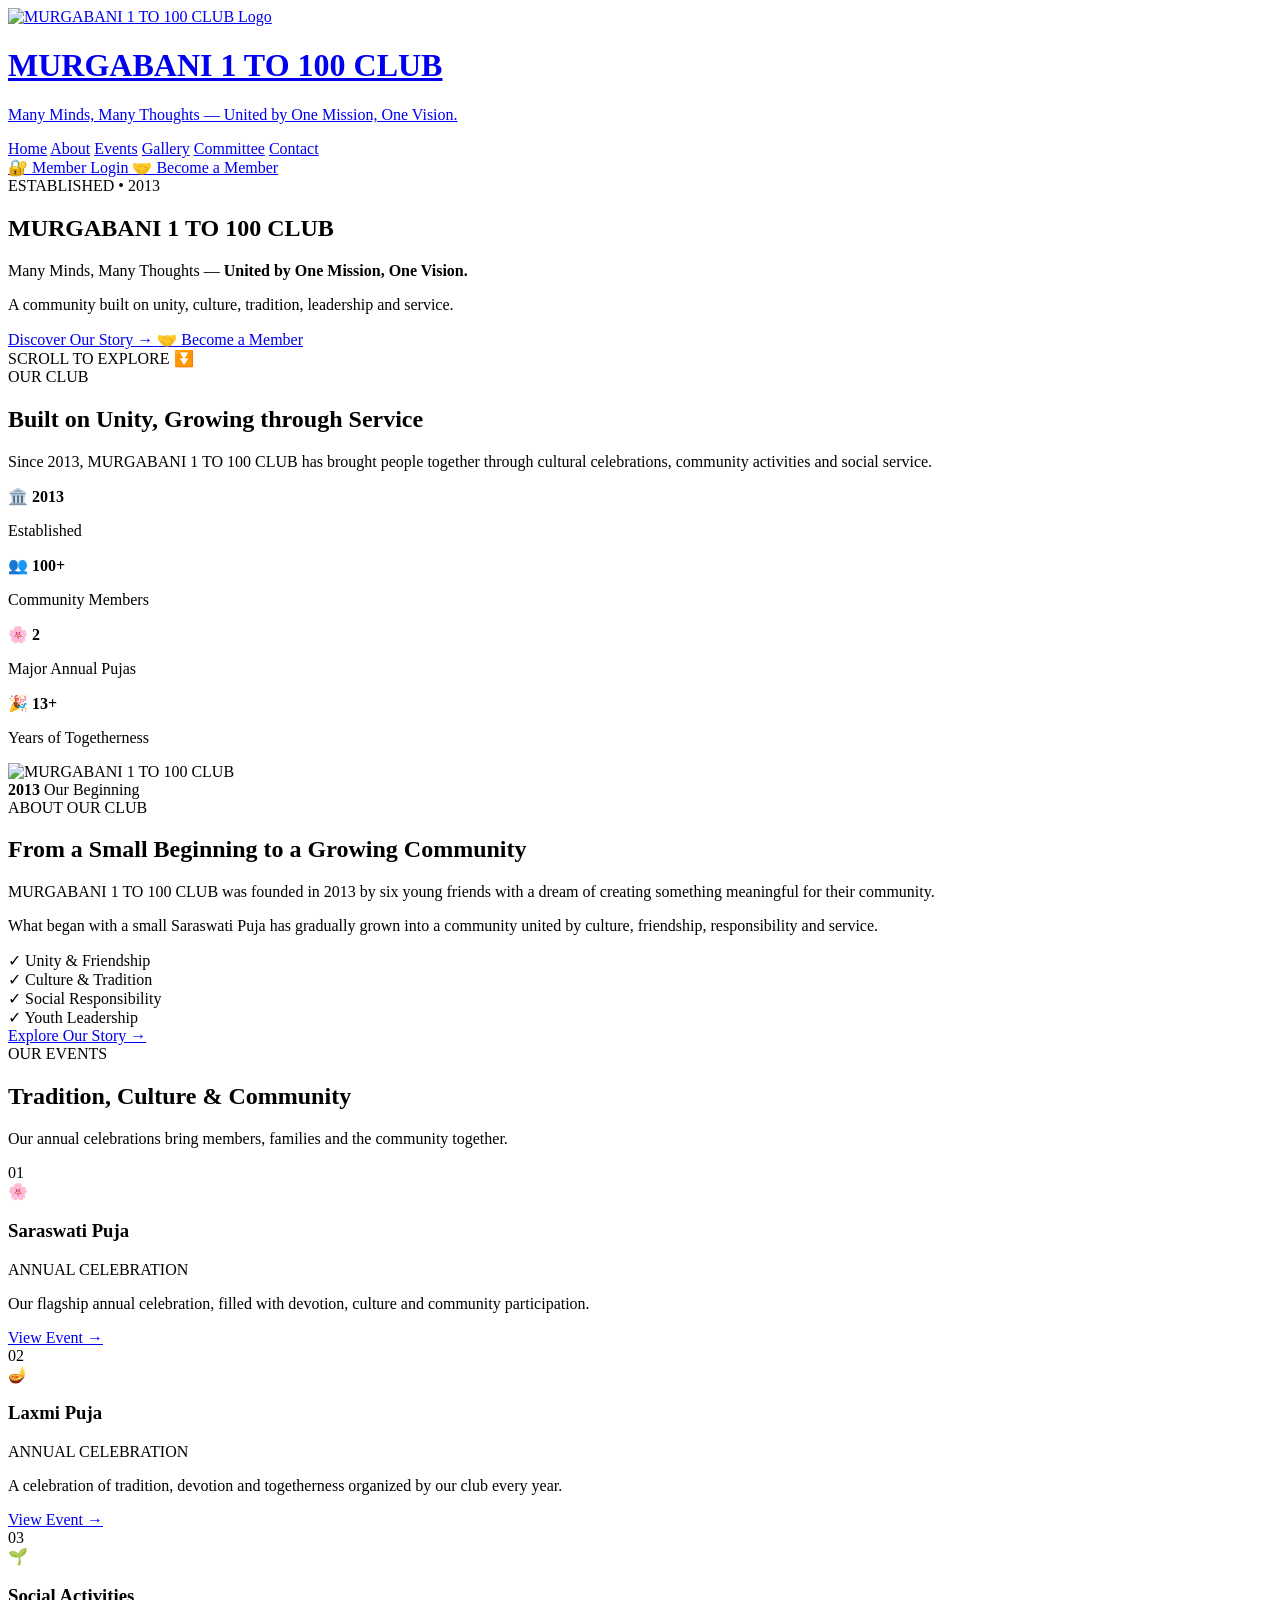
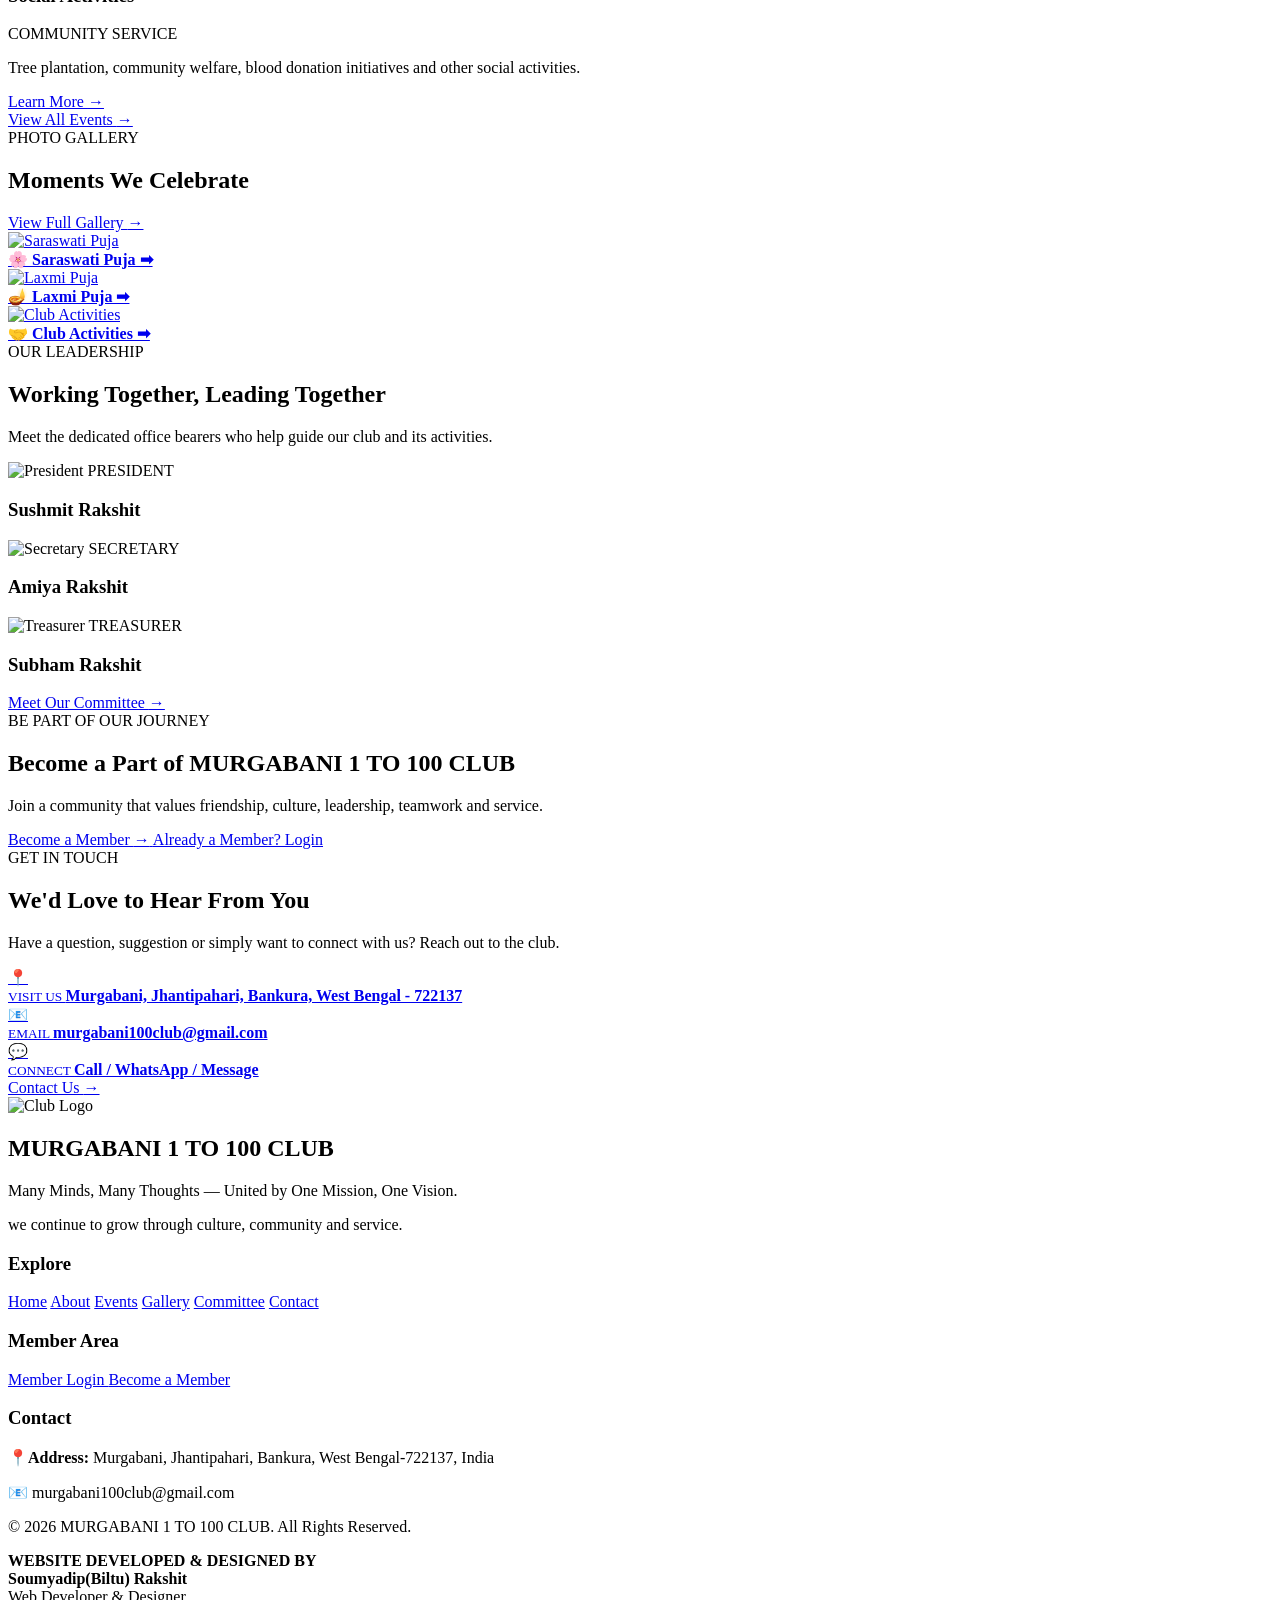
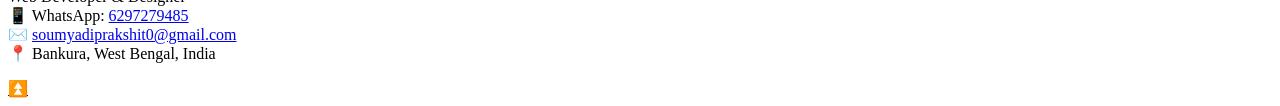
==== index.html @ 7cfe472f "Update index.html" ====
<!DOCTYPE html>
<lang="en">

<!--  <head>

    <meta charset="UTF-8">
    <meta name="viewport" content="width=device-width, initial-scale=1.0">

    <meta name="description"
        content="MURGABANI 1 TO 100 CLUB — A community club dedicated to unity, culture, tradition, leadership and social service.">

    <meta name="theme-color" content="#0b1f3a">

    <title>MURGABANI 1 TO 100 CLUB</title>

    <link rel="stylesheet" href="css/style.css">

</head> -->


<head>

    <meta charset="UTF-8">

    <meta name="viewport"
          content="width=device-width, initial-scale=1.0">

    <!-- Primary SEO -->
    <title>MURGABANI 1 TO 100 CLUB | Murgabani, Bankura</title>

    <meta name="description"
          content="Official website of MURGABANI 1 TO 100 CLUB, Murgabani, Bankura, West Bengal. Established in 2013, the club organizes Saraswati Puja, Laxmi Puja, cultural activities and community events.">

    <meta name="theme-color"
          content="#0b1f3a">

    <meta name="robots"
          content="index, follow">

    <!-- Canonical URL -->
    <link rel="canonical"
          href="https://murgabani-1-to-100-club.onrender.com">

    <!-- Open Graph -->
    <meta property="og:type"
          content="website">

    <meta property="og:title"
          content="MURGABANI 1 TO 100 CLUB">

    <meta property="og:description"
          content="Official website of MURGABANI 1 TO 100 CLUB, Murgabani, Bankura, West Bengal. Established in 2013.">

    <meta property="og:url"
          content="https://murgabani-1-to-100-club.onrender.com">

    <meta property="og:image"
          content="https://murgabani-1-to-100-club.onrender.com/images/logo.png">

    <meta property="og:site_name"
          content="MURGABANI 1 TO 100 CLUB">

    <!-- Twitter / Social Preview -->
    <meta name="twitter:card"
          content="summary">

    <meta name="twitter:title"
          content="MURGABANI 1 TO 100 CLUB">

    <meta name="twitter:description"
          content="Official website of MURGABANI 1 TO 100 CLUB, Murgabani, Bankura, West Bengal.">

    <meta name="twitter:image"
          content="https://murgabani-1-to-100-club.onrender.com/images/logo.png">

    <!-- Organization Structured Data -->
    <script type="application/ld+json">
    {
        "@context": "https://schema.org",
        "@type": "Organization",
        "@id": "https://murgabani-1-to-100-club.onrender.com/#organization",
        "name": "MURGABANI 1 TO 100 CLUB",
        "alternateName": "Murgabani 1 To 100 Club",
        "url": "https://murgabani-1-to-100-club.onrender.com/",
        "logo": "https://murgabani-1-to-100-club.onrender.com/images/logo.png",
        "description": "MURGABANI 1 TO 100 CLUB is a community club in Murgabani, Bankura, West Bengal, established in 2013.",
        "foundingDate": "2013",
        "address": {
            "@type": "PostalAddress",
            "addressLocality": "Murgabani",
            "addressRegion": "West Bengal",
            "addressCountry": "IN"
        }
    }
    </script>

    <!-- Main Stylesheet -->
    <link rel="stylesheet"
          href="css/style.css">

</head>
    
    

<body>

<!-- ==================================================
     HEADER
================================================== -->

<header class="navbar">

    <div class="nav-container">

        <a href="index.html" class="brand">

            <img
                src="images/logo.png"
                alt="MURGABANI 1 TO 100 CLUB Logo"
            >

            <div class="brand-text">

                <h1>MURGABANI 1 TO 100 CLUB</h1>

                <p>Many Minds, Many Thoughts —
United by One Mission, One Vision.</p>

            </div>

        </a>


        <nav class="main-nav">

            <a href="index.html" class="active">Home</a>

            <a href="about.html">About</a>

            <a href="events.html">Events</a>

            <a href="gallery.html">Gallery</a>

            <a href="committee.html">Committee</a>

            <a href="contact.html">Contact</a>

        </nav>


        <div class="nav-actions">

            <a href="login.html" class="login-btn">
                🔐 Member Login
            </a>

            <a href="membership-application.html" class="join-btn">
                🤝 Become a Member
            </a>

        </div>

    </div>

</header>


<!-- ==================================================
     HERO
================================================== -->

<main>

<section class="hero">

    <div class="hero-overlay"></div>

    <div class="hero-content">

        <span class="hero-badge">
            ESTABLISHED • 2013
        </span>

        <h2>
            MURGABANI
            <span>1 TO 100 CLUB</span>
        </h2>

        <div class="hero-line"></div>

        <p class="hero-tagline">
            Many Minds, Many Thoughts —
            <strong>United by One Mission, One Vision.</strong>
        </p>

        <p class="hero-description">
            A community built on unity, culture, tradition,
            leadership and service.
        </p>

        <div class="hero-buttons">

            <a href="about.html" class="primary-btn">
                Discover Our Story
                <span>→</span>
            </a>

            <a href="membership-application.html" class="secondary-btn">
                🤝 Become a Member
            </a>

        </div>

    </div>

    <div class="hero-scroll">
        <span>SCROLL TO EXPLORE</span>
        <span class="scroll-arrow">⏬</span>
    </div>

</section>


<!-- ==================================================
     CLUB INTRO / STATS
================================================== -->

<section class="club-intro">

    <div class="section-container">

        <div class="section-heading">

            <span class="section-label">
                OUR CLUB
            </span>

            <h2>
                Built on <span>Unity</span>,
                Growing through <span>Service</span>
            </h2>

            <p>
                Since 2013, MURGABANI 1 TO 100 CLUB has brought
                people together through cultural celebrations,
                community activities and social service.
            </p>

        </div>


        <div class="stats-grid">

            <div class="stat-card">

                <span class="stat-icon">🏛️</span>

                <strong>2013</strong>

                <p>Established</p>

            </div>


            <div class="stat-card">

                <span class="stat-icon">👥</span>

                <strong>100+</strong>

                <p>Community Members</p>

            </div>


            <div class="stat-card">

                <span class="stat-icon">🌸</span>

                <strong>2</strong>

                <p>Major Annual Pujas</p>

            </div>


            <div class="stat-card">

                <span class="stat-icon">🎉</span>

                <strong>13+</strong>

                <p>Years of Togetherness</p>

            </div>

        </div>

    </div>

</section>


<!-- ==================================================
     ABOUT PREVIEW
================================================== -->

<section class="about-preview">

    <div class="section-container about-layout">

        <div class="about-image">

            <img
                src="images/Banner3.png"
                alt="MURGABANI 1 TO 100 CLUB"
            >

            <div class="established-badge">

                <strong>2013</strong>

                <span>Our Beginning</span>

            </div>

        </div>


        <div class="about-content">

            <span class="section-label">
                ABOUT OUR CLUB
            </span>

            <h2>
                From a Small Beginning
                to a Growing Community
            </h2>

            <p>
                MURGABANI 1 TO 100 CLUB was founded in 2013
                by six young friends with a dream of creating
                something meaningful for their community.
            </p>

            <p>
                What began with a small Saraswati Puja has
                gradually grown into a community united by
                culture, friendship, responsibility and service.
            </p>


            <div class="value-list">

                <div>
                    <span>✓</span>
                    Unity & Friendship
                </div>

                <div>
                    <span>✓</span>
                    Culture & Tradition
                </div>

                <div>
                    <span>✓</span>
                    Social Responsibility
                </div>

                <div>
                    <span>✓</span>
                    Youth Leadership
                </div>

            </div>


            <a href="about.html" class="text-btn">
                Explore Our Story
                <span>→</span>
            </a>

        </div>

    </div>

</section>


<!-- ==================================================
     EVENTS PREVIEW
================================================== -->

<section class="events-preview">

    <div class="section-container">

        <div class="section-heading centered">

            <span class="section-label">
                OUR EVENTS
            </span>

            <h2>
                Tradition, Culture &
                <span>Community</span>
            </h2>

            <p>
                Our annual celebrations bring members,
                families and the community together.
            </p>

        </div>


        <div class="events-grid">

            <article class="event-card">

                <div class="event-number">
                    01
                </div>

                <div class="event-icon">
                    🌸
                </div>

                <h3>
                    Saraswati Puja
                </h3>

                <span class="event-type">
                    ANNUAL CELEBRATION
                </span>

                <p>
                    Our flagship annual celebration,
                    filled with devotion, culture and
                    community participation.
                </p>

                <a href="events.html">
                    View Event
                    <span>→</span>
                </a>

            </article>


            <article class="event-card featured">

                <div class="event-number">
                    02
                </div>

                <div class="event-icon">
                    🪔
                </div>

                <h3>
                    Laxmi Puja
                </h3>

                <span class="event-type">
                    ANNUAL CELEBRATION
                </span>

                <p>
                    A celebration of tradition, devotion
                    and togetherness organized by our
                    club every year.
                </p>

                <a href="events.html">
                    View Event
                    <span>→</span>
                </a>

            </article>


            <article class="event-card">

                <div class="event-number">
                    03
                </div>

                <div class="event-icon">
                    🌱
                </div>

                <h3>
                    Social Activities
                </h3>

                <span class="event-type">
                    COMMUNITY SERVICE
                </span>

                <p>
                    Tree plantation, community welfare,
                    blood donation initiatives and
                    other social activities.
                </p>

                <a href="about.html">
                    Learn More
                    <span>→</span>
                </a>

            </article>

        </div>


        <div class="section-action">

            <a href="events.html" class="outline-btn">
                View All Events
                <span>→</span>
            </a>

        </div>

    </div>

</section>


<!-- ==================================================
     GALLERY PREVIEW
================================================== -->

<section class="gallery-preview">

    <div class="section-container">

        <div class="gallery-heading">

            <div>

                <span class="section-label">
                    PHOTO GALLERY
                </span>

                <h2>
                    Moments We
                    <span>Celebrate</span>
                </h2>

            </div>

            <a href="gallery.html" class="outline-btn">
                View Full Gallery
                <span>→</span>
            </a>

        </div>


        <div class="gallery-grid">

            <a href="gallery.html" class="gallery-item large">

                <img
                    src="images/Sp1.jpg"
                    alt="Saraswati Puja"
                >

                <div class="gallery-overlay">

                    <span>🌸</span>

                    <strong>
                        Saraswati Puja ➡
                    </strong>

                </div>

            </a>


            <a href="gallery.html" class="gallery-item">

                <img
                    src="images/Lpuja.jpg"
                    alt="Laxmi Puja"
                >

                <div class="gallery-overlay">

                    <span>🪔</span>

                    <strong>
                        Laxmi Puja ➡
                    </strong>

                </div>

            </a>


            <a href="gallery.html" class="gallery-item">

                <img
                    src="images/Activities1.jpg"
                    alt="Club Activities"
                >

                <div class="gallery-overlay">

                    <span>🤝</span>

                    <strong>
                        Club Activities ➡
                    </strong>

                </div>

            </a>

        </div>

    </div>

</section>


<!-- ==================================================
     COMMITTEE PREVIEW
================================================== -->

<section class="committee-preview">

    <div class="section-container">

        <div class="section-heading centered light">

            <span class="section-label">
                OUR LEADERSHIP
            </span>

            <h2>
                Working Together,
                <span>Leading Together</span>
            </h2>

            <p>
                Meet the dedicated office bearers who help
                guide our club and its activities.
            </p>

        </div>


        <div class="committee-grid">

            <div class="committee-card">

                <img
                    src="images/President3.jpg"
                    alt="President"
                >

                <span>
                    PRESIDENT
                </span>

                <h3>
                    Sushmit Rakshit
                </h3>

            </div>


            <div class="committee-card">

                <img
                    src="images/secretary1.jpg"
                    alt="Secretary"
                >

                <span>
                    SECRETARY
                </span>

                <h3>
                    Amiya Rakshit
                </h3>

            </div>


            <div class="committee-card">

                <img
                    src="images/treasurer1.jpg"
                    alt="Treasurer"
                >

                <span>
                    TREASURER
                </span>

                <h3>
                    Subham Rakshit
                </h3>

            </div>

        </div>


        <div class="section-action">

            <a href="committee.html" class="light-btn">
                Meet Our Committee
                <span>→</span>
            </a>

        </div>

    </div>

</section>


<!-- ==================================================
     MEMBERSHIP CTA
================================================== -->

<section class="membership-cta">

    <div class="cta-container">

        <div class="cta-content">

            <span class="section-label">
                BE PART OF OUR JOURNEY
            </span>

            <h2>
                Become a Part of
                <span>MURGABANI 1 TO 100 CLUB</span>
            </h2>

            <p>
                Join a community that values friendship,
                culture, leadership, teamwork and service.
            </p>

        </div>


        <div class="cta-actions">

            <a
                href="membership-application.html"
                class="primary-btn"
            >
                Become a Member
                <span>→</span>
            </a>

            <a
                href="login.html"
                class="cta-login"
            >
                Already a Member? Login
            </a>

        </div>

    </div>

</section>


<!-- ==================================================
     CONTACT PREVIEW
================================================== -->

<section class="contact-preview">

    <div class="section-container">

        <div class="section-heading centered">

            <span class="section-label">
                GET IN TOUCH
            </span>

            <h2>
                We'd Love to
                <span>Hear From You</span>
            </h2>

            <p>
                Have a question, suggestion or simply want
                to connect with us? Reach out to the club.
            </p>

        </div>


        <div class="contact-grid">

            <a href="contact.html" class="contact-card">

                <span class="contact-icon">
                    📍
                </span>

                <div>

                    <small>
                        VISIT US
                    </small>

                    <strong>
                        Murgabani, Jhantipahari, Bankura, West Bengal - 722137
                    </strong>

                </div>

            </a>


            <a href="contact.html" class="contact-card">

                <span class="contact-icon">
                    📧
                </span>

                <div>

                    <small>
                        EMAIL
                    </small>

                    <strong>
                        murgabani100club@gmail.com
                    </strong>

                </div>

            </a>


            <a href="contact.html" class="contact-card">

                <span class="contact-icon">
                    💬
                </span>

                <div>

                    <small>
                        CONNECT
                    </small>

                    <strong>
                        Call / WhatsApp / Message
                    </strong>

                </div>

            </a>

        </div>


        <div class="section-action">

            <a href="contact.html" class="outline-btn">
                Contact Us
                <span>→</span>
            </a>

        </div>

    </div>

</section>


</main>


<!-- ==================================================
     FOOTER
================================================== -->

<footer class="footer">

    <div class="section-container footer-grid">


        <div class="footer-brand">

            <div class="footer-logo">

                <img
                    src="images/logo.png"
                    alt="Club Logo"
                >

                <div>

                    <h2>
                        MURGABANI 1 TO 100 CLUB
                    </h2>

                    <p>
                        Many Minds, Many Thoughts —
United by One Mission, One Vision.
                    </p>

                </div>

            </div>

            <p class="footer-description">

              
                we continue to grow through culture,
                community and service.

            </p>

        </div>


        <div class="footer-links">

            <h3>
                Explore
            </h3>

            <a href="index.html">Home</a>

            <a href="about.html">About</a>

            <a href="events.html">Events</a>

            <a href="gallery.html">Gallery</a>

            <a href="committee.html">Committee</a>

            <a href="contact.html">Contact</a>

        </div>


        <div class="footer-links">

            <h3>
                Member Area
            </h3>

            <a href="login.html">
                Member Login
            </a>

            <a href="membership-application.html">
                Become a Member
            </a>

        </div>


        <div class="footer-contact">

            <h3>
                Contact
            </h3>

            <p>
                <b>📍Address:</b> Murgabani, Jhantipahari, Bankura,
                West Bengal-722137, India
            </p>

            <p>
                📧 murgabani100club@gmail.com
            </p>

        </div>

    </div>


    <div class="footer-bottom">

        <p>
            © 2026 MURGABANI 1 TO 100 CLUB.
            All Rights Reserved.
        </p>

        <p class="developer-credit">

    <strong>WEBSITE DEVELOPED &amp; DESIGNED BY</strong><br>

    <strong>Soumyadip(Biltu) Rakshit</strong><br>

    <span>Web Developer &amp; Designer</span><br>

    📱 WhatsApp:
    <a href="https://wa.me/916297279485"
       target="_blank"
       rel="noopener noreferrer">
        6297279485
    </a><br>

    ✉️
    <a href="mailto:soumyadiprakshit0@gmail.com">
        soumyadiprakshit0@gmail.com
    </a><br>

    📍 Bankura, West Bengal, India<br>

 <!--   🌐 Portfolio:
    <a href="#"
       target="_blank"
       rel="noopener noreferrer">
        
    </a> -->

</p>

    </div>

</footer>


<!-- ==================================================
     FLOATING BUTTONS
================================================== -->

<a
    href="#"
    class="top-btn"
    aria-label="Back to top"
>
    ⏫
</a>


<!-- GLOBAL JAVASCRIPT -->
<script src="js/script.js"></script>

</body>

</html>
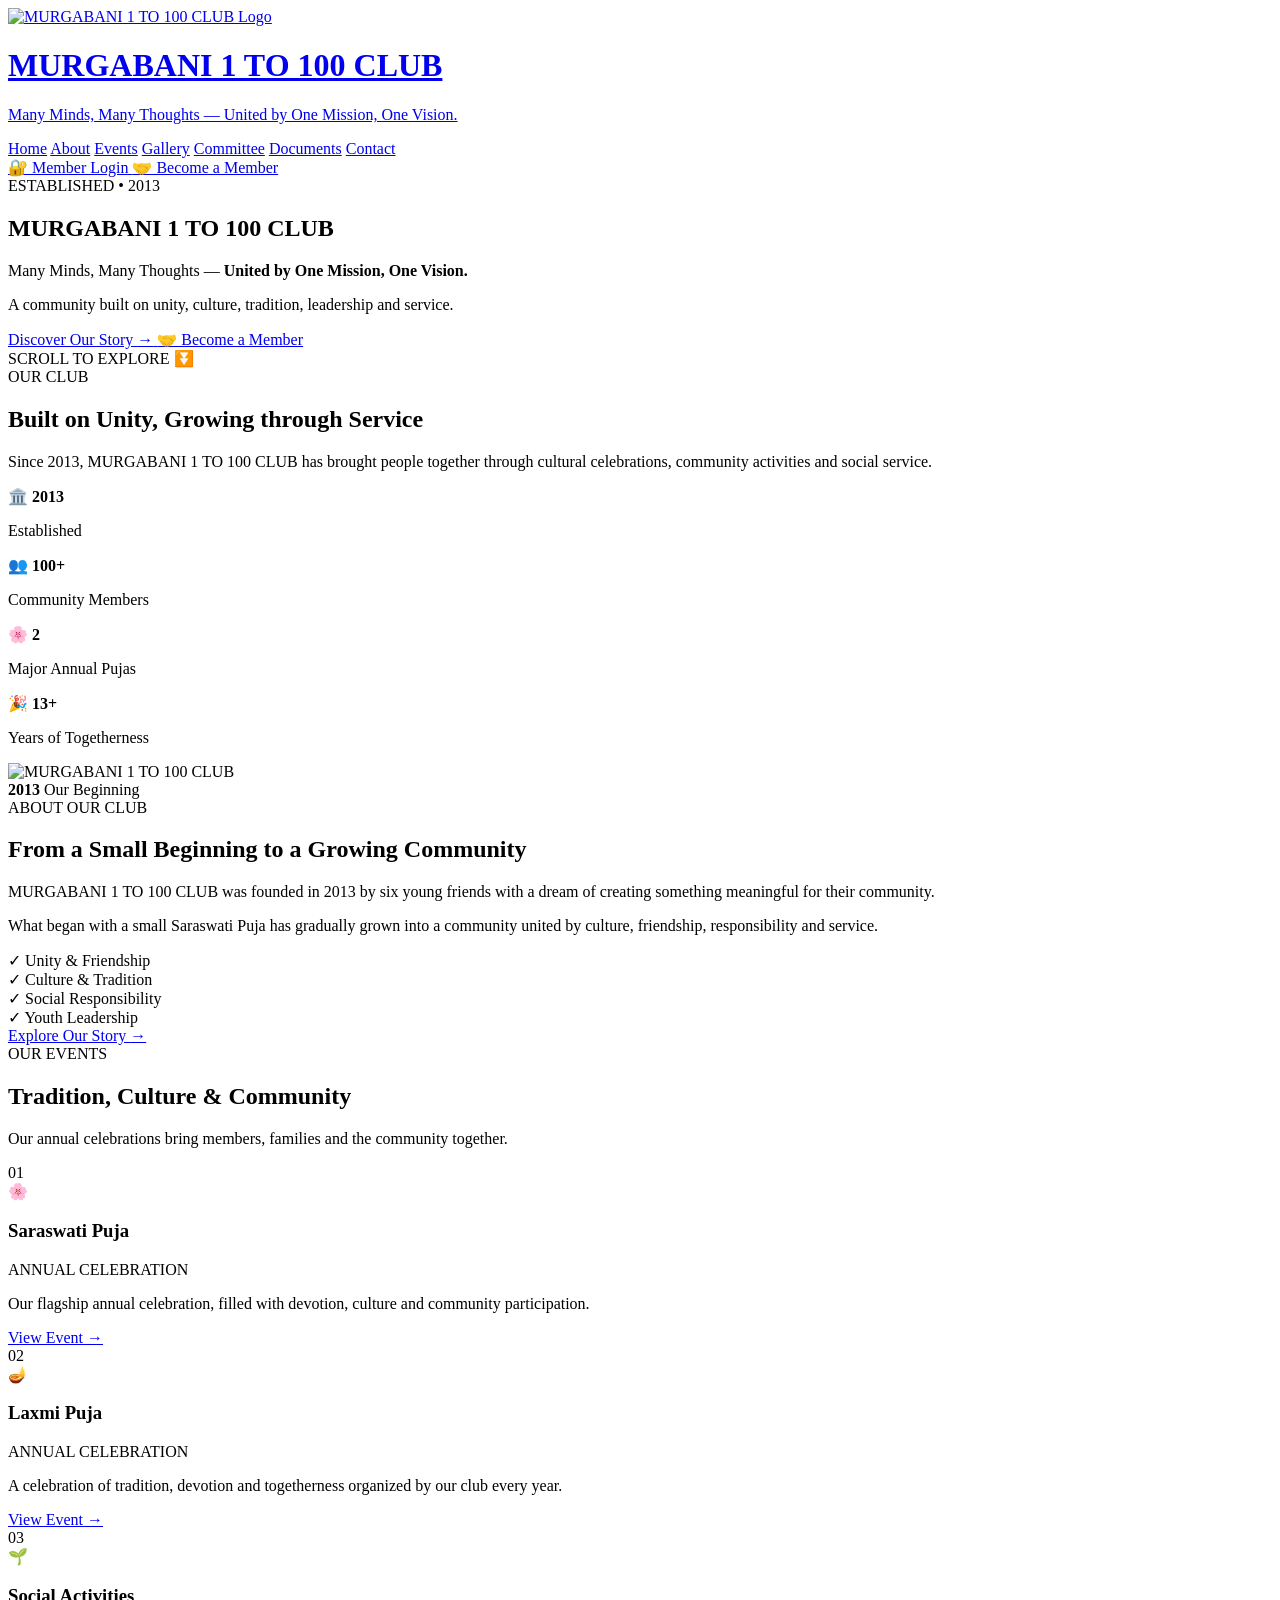
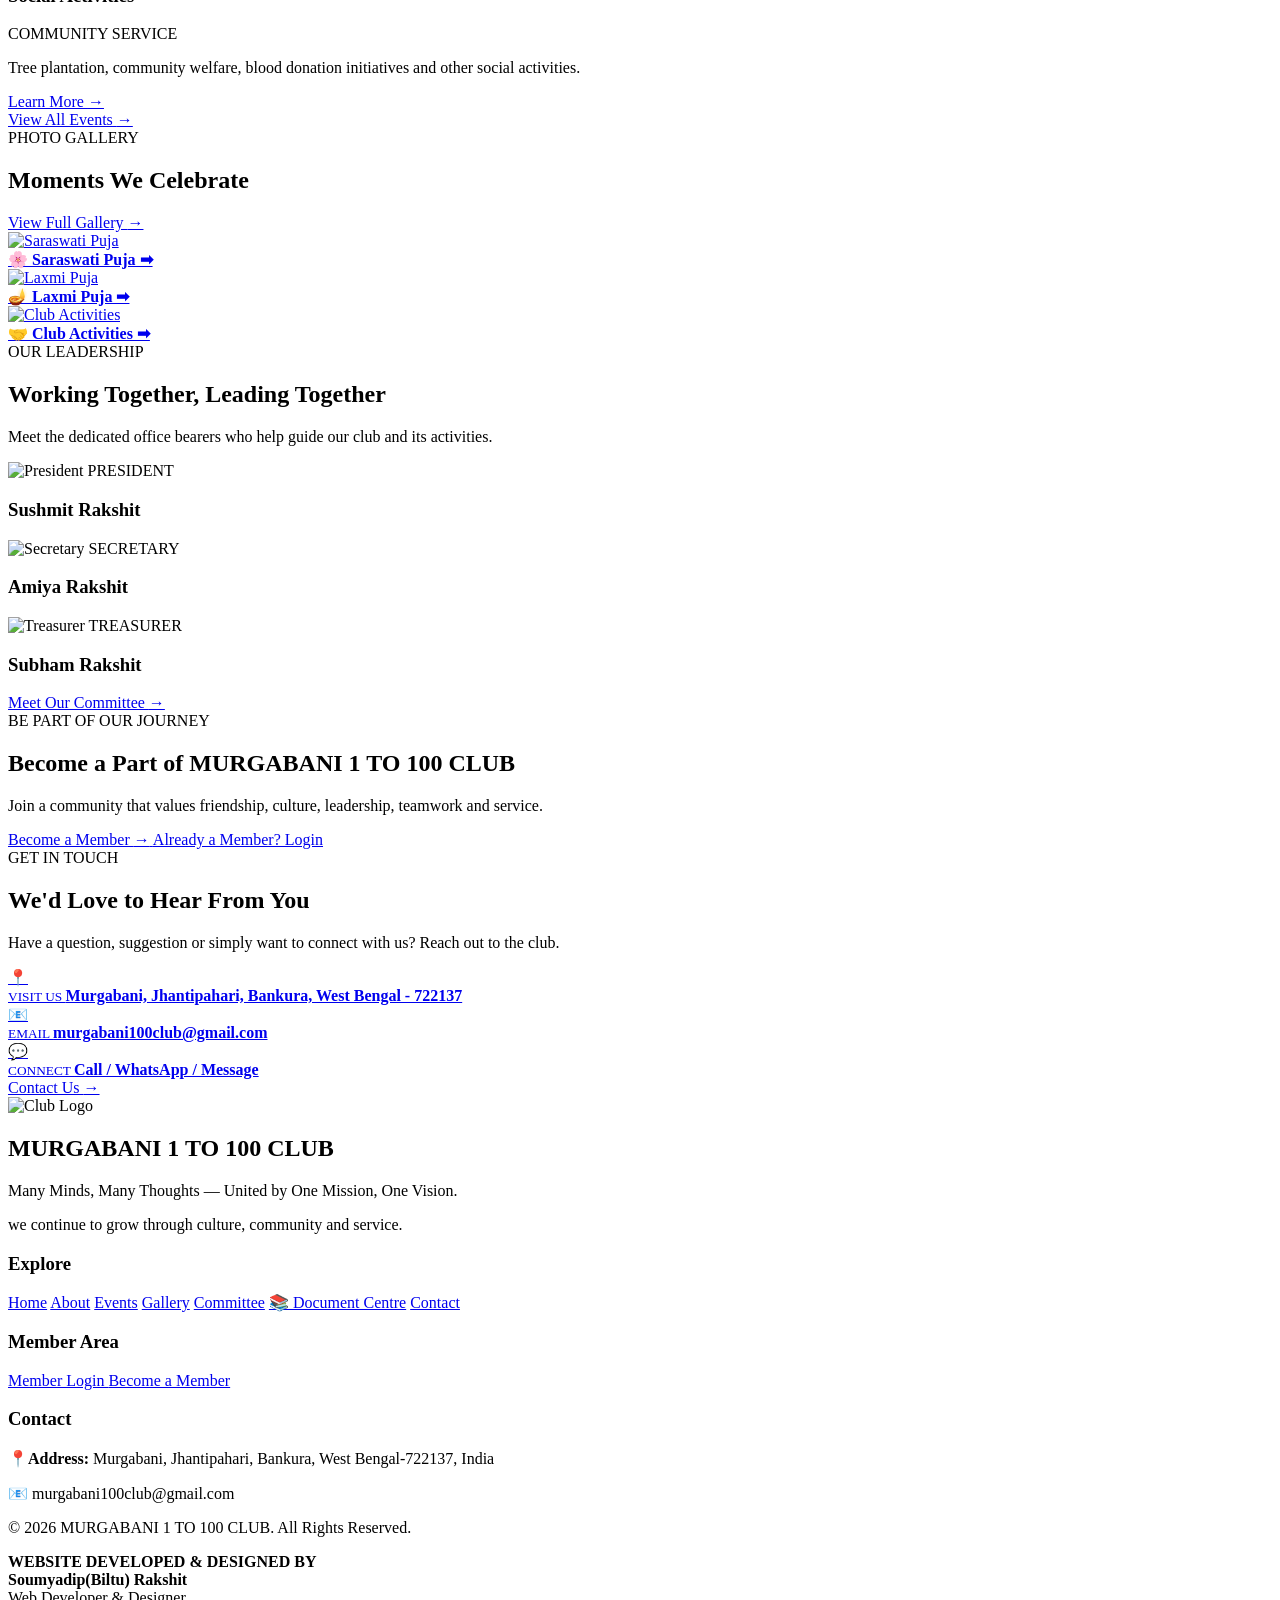
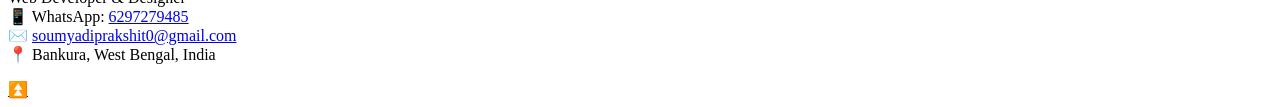
==== commit 948c166f: "Update index.html" ====
--- a/index.html
+++ b/index.html
@@ -25,6 +25,8 @@
     <meta name="viewport"
           content="width=device-width, initial-scale=1.0">
 
+    <meta name="google-site-verification" content="WcgCKHg7BnTbGhtL0_p-f9o7nyiM12LFIpkWi9mAQYg" />
+
     <!-- Primary SEO -->
     <title>MURGABANI 1 TO 100 CLUB | Murgabani, Bankura</title>
 
@@ -39,7 +41,11 @@
 
     <!-- Canonical URL -->
     <link rel="canonical"
-          href="https://murgabani-1-to-100-club.onrender.com">
+          href="https://murgabani-1-to-100-club.onrender.com/">
+
+    <link rel="icon"
+      type="image/png"
+      href="images/logo.png">
 
     <!-- Open Graph -->
     <meta property="og:type"
@@ -52,7 +58,7 @@
           content="Official website of MURGABANI 1 TO 100 CLUB, Murgabani, Bankura, West Bengal. Established in 2013.">
 
     <meta property="og:url"
-          content="https://murgabani-1-to-100-club.onrender.com">
+          content="https://murgabani-1-to-100-club.onrender.com/">
 
     <meta property="og:image"
           content="https://murgabani-1-to-100-club.onrender.com/images/logo.png">
@@ -143,6 +149,8 @@
 
             <a href="committee.html">Committee</a>
 
+            <a href="documents.html">Documents</a>
+
             <a href="contact.html">Contact</a>
 
         </nav>
@@ -948,6 +956,8 @@
             <a href="gallery.html">Gallery</a>
 
             <a href="committee.html">Committee</a>
+
+            <a href="documents.html">📚 Document Centre</a>
 
             <a href="contact.html">Contact</a>
 
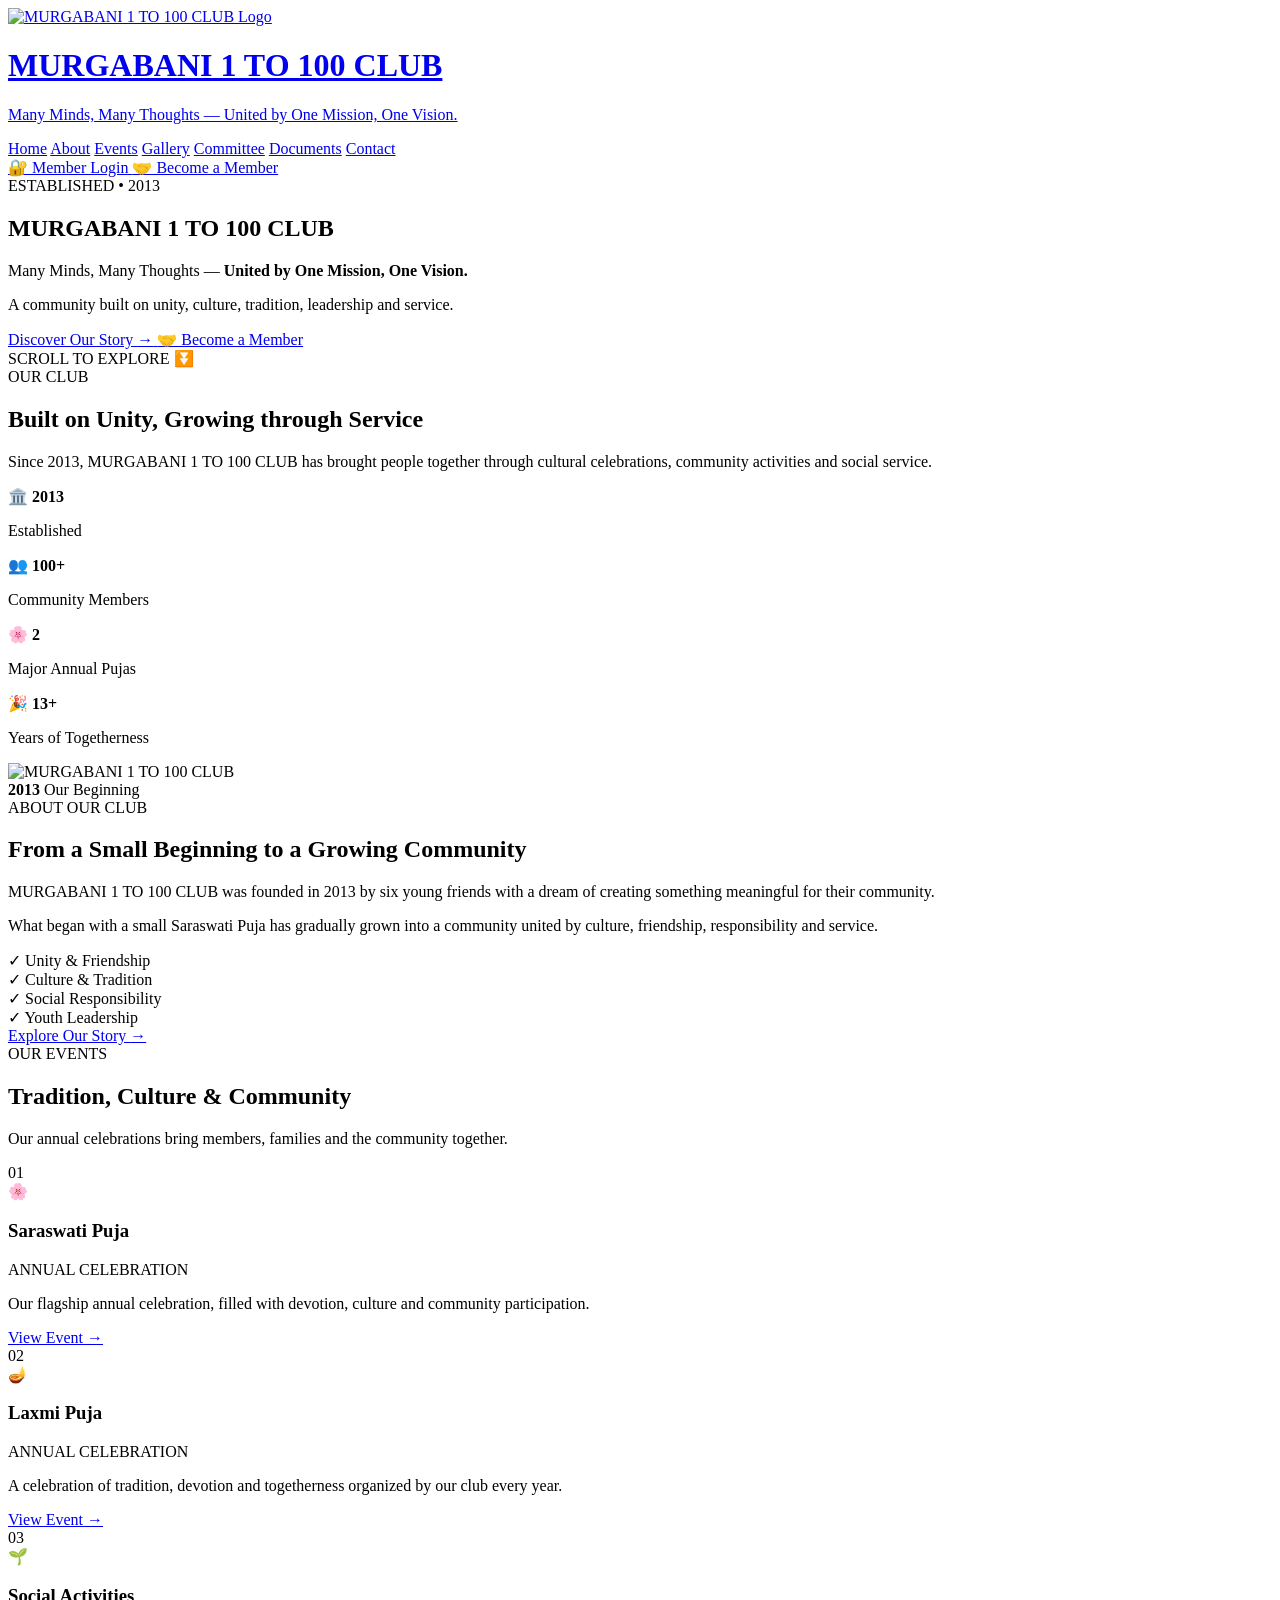
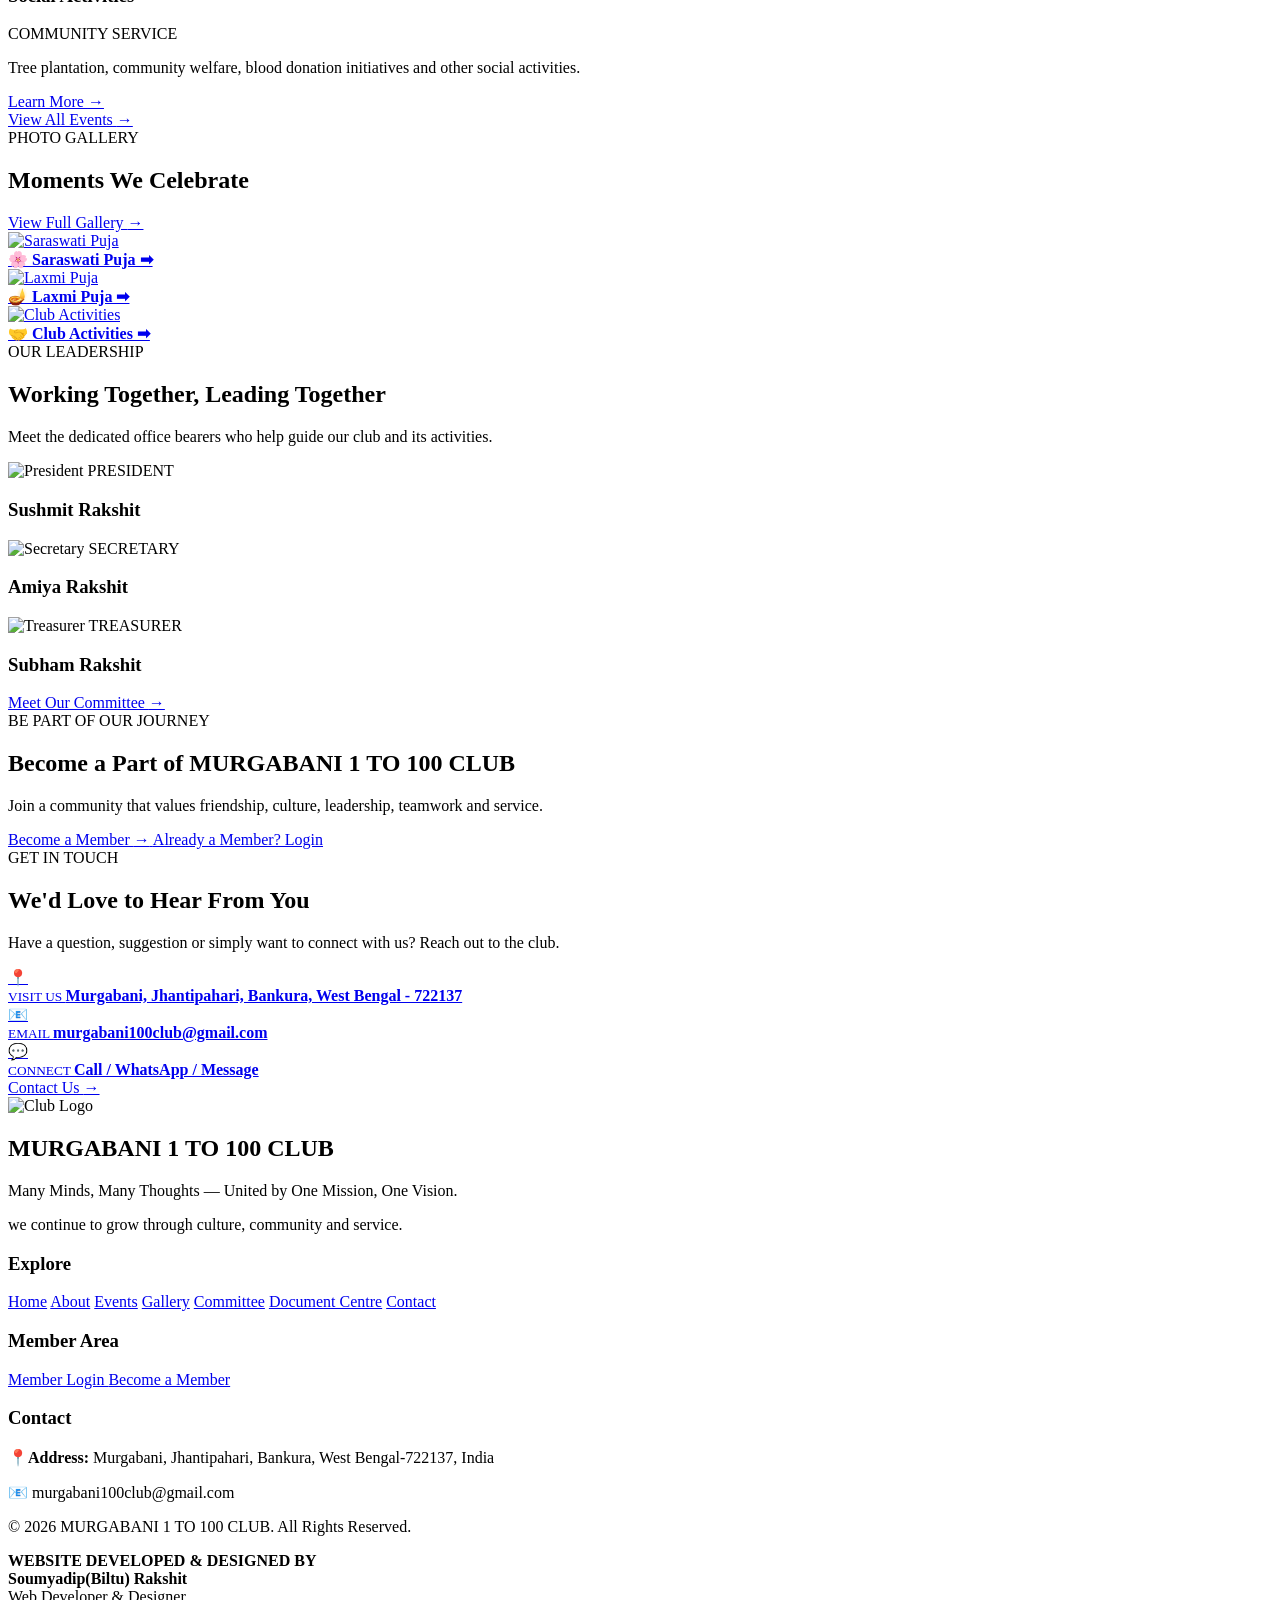
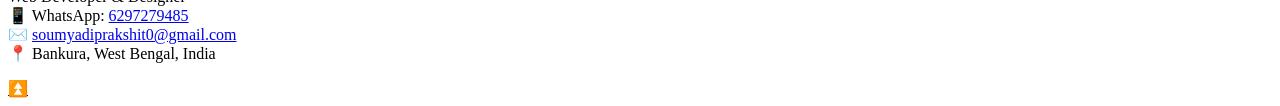
==== commit e9fea1ce: "Update index.html" ====
--- a/index.html
+++ b/index.html
@@ -957,7 +957,7 @@
 
             <a href="committee.html">Committee</a>
 
-            <a href="documents.html">📚 Document Centre</a>
+            <a href="documents.html">Document Centre</a>
 
             <a href="contact.html">Contact</a>
 
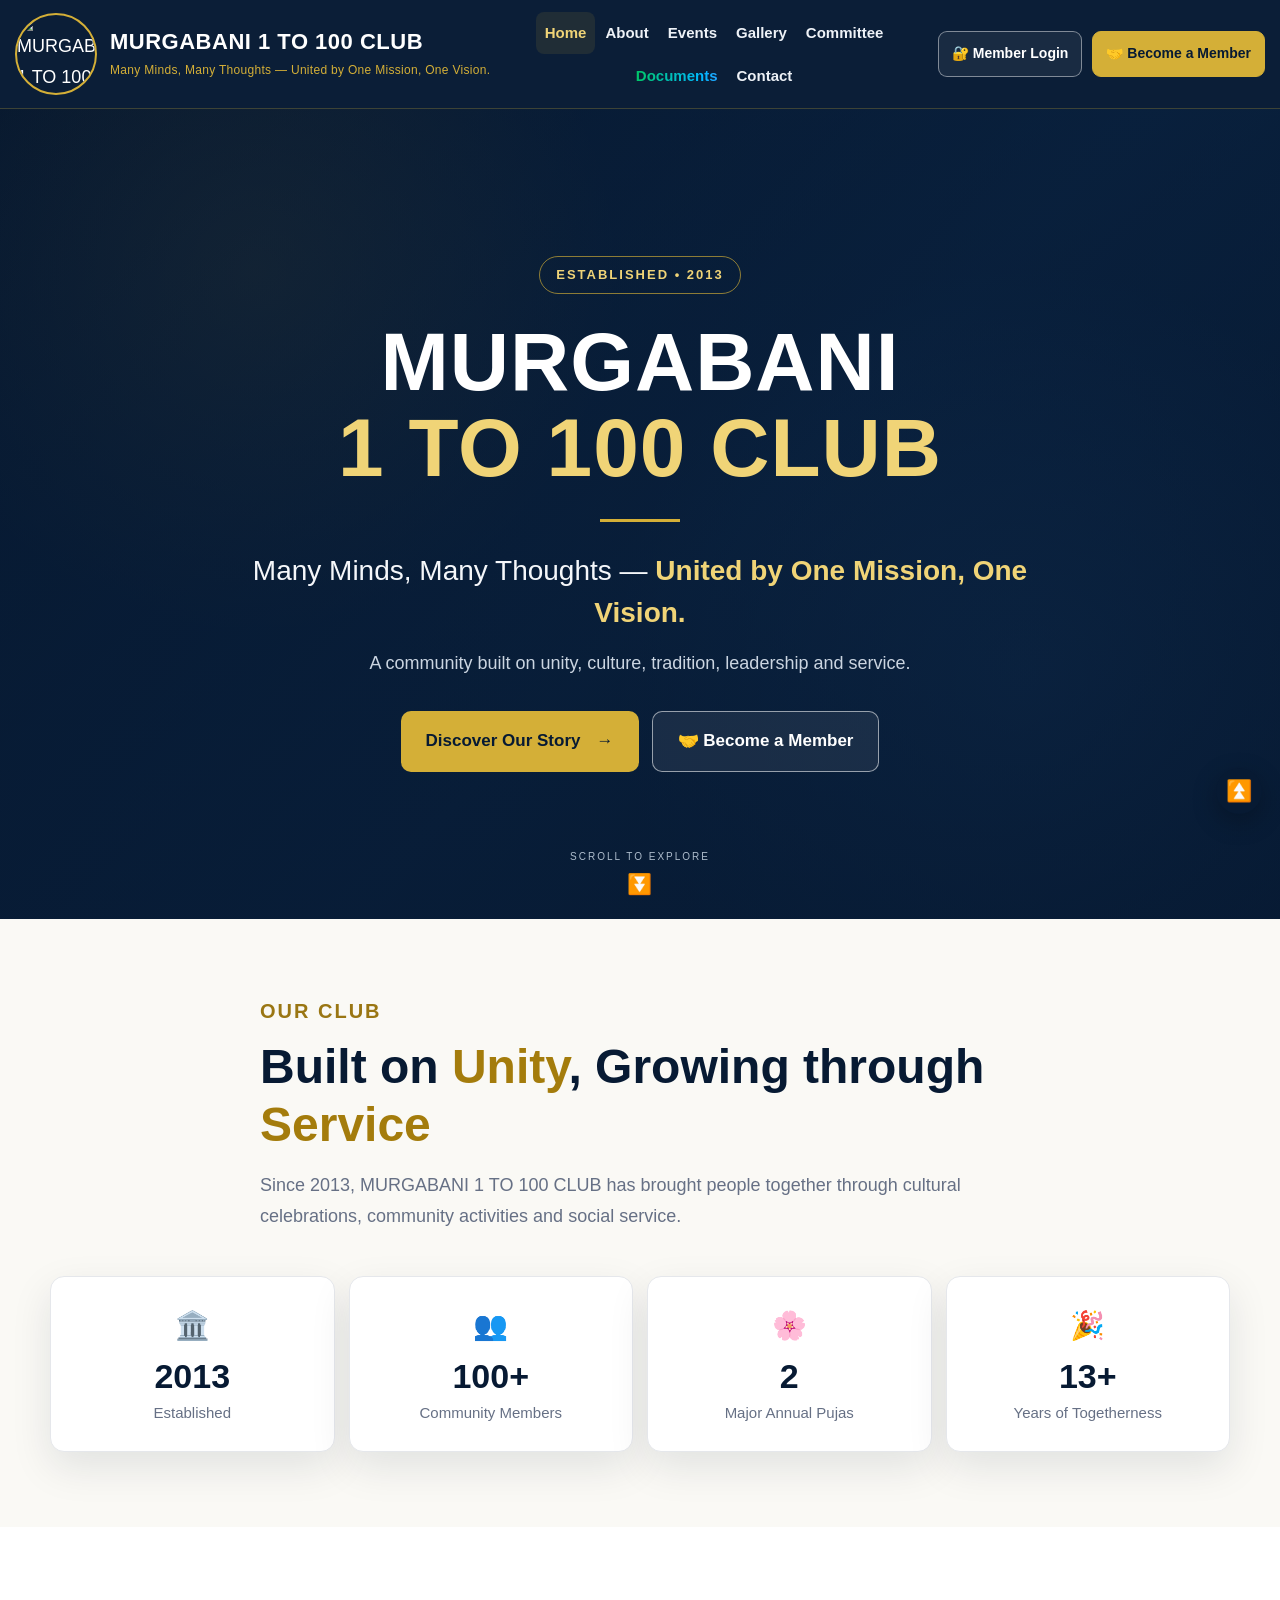
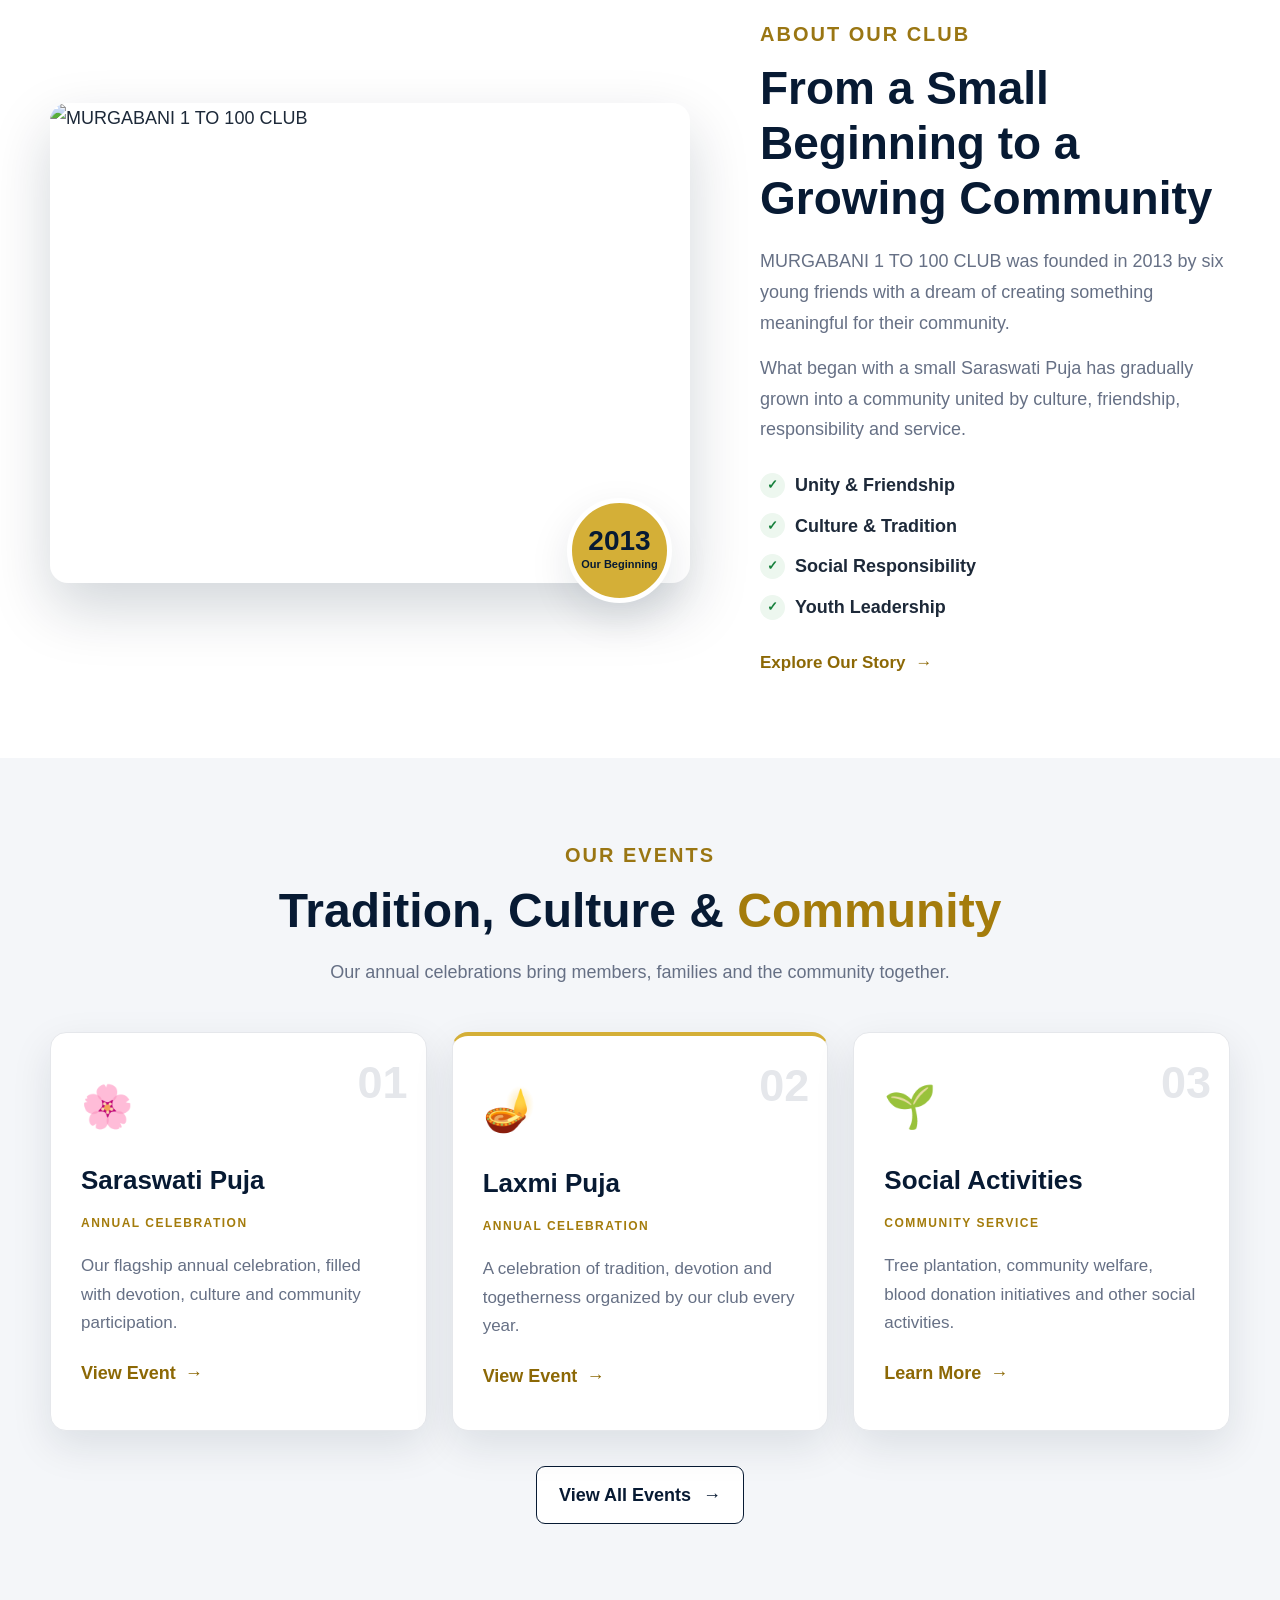
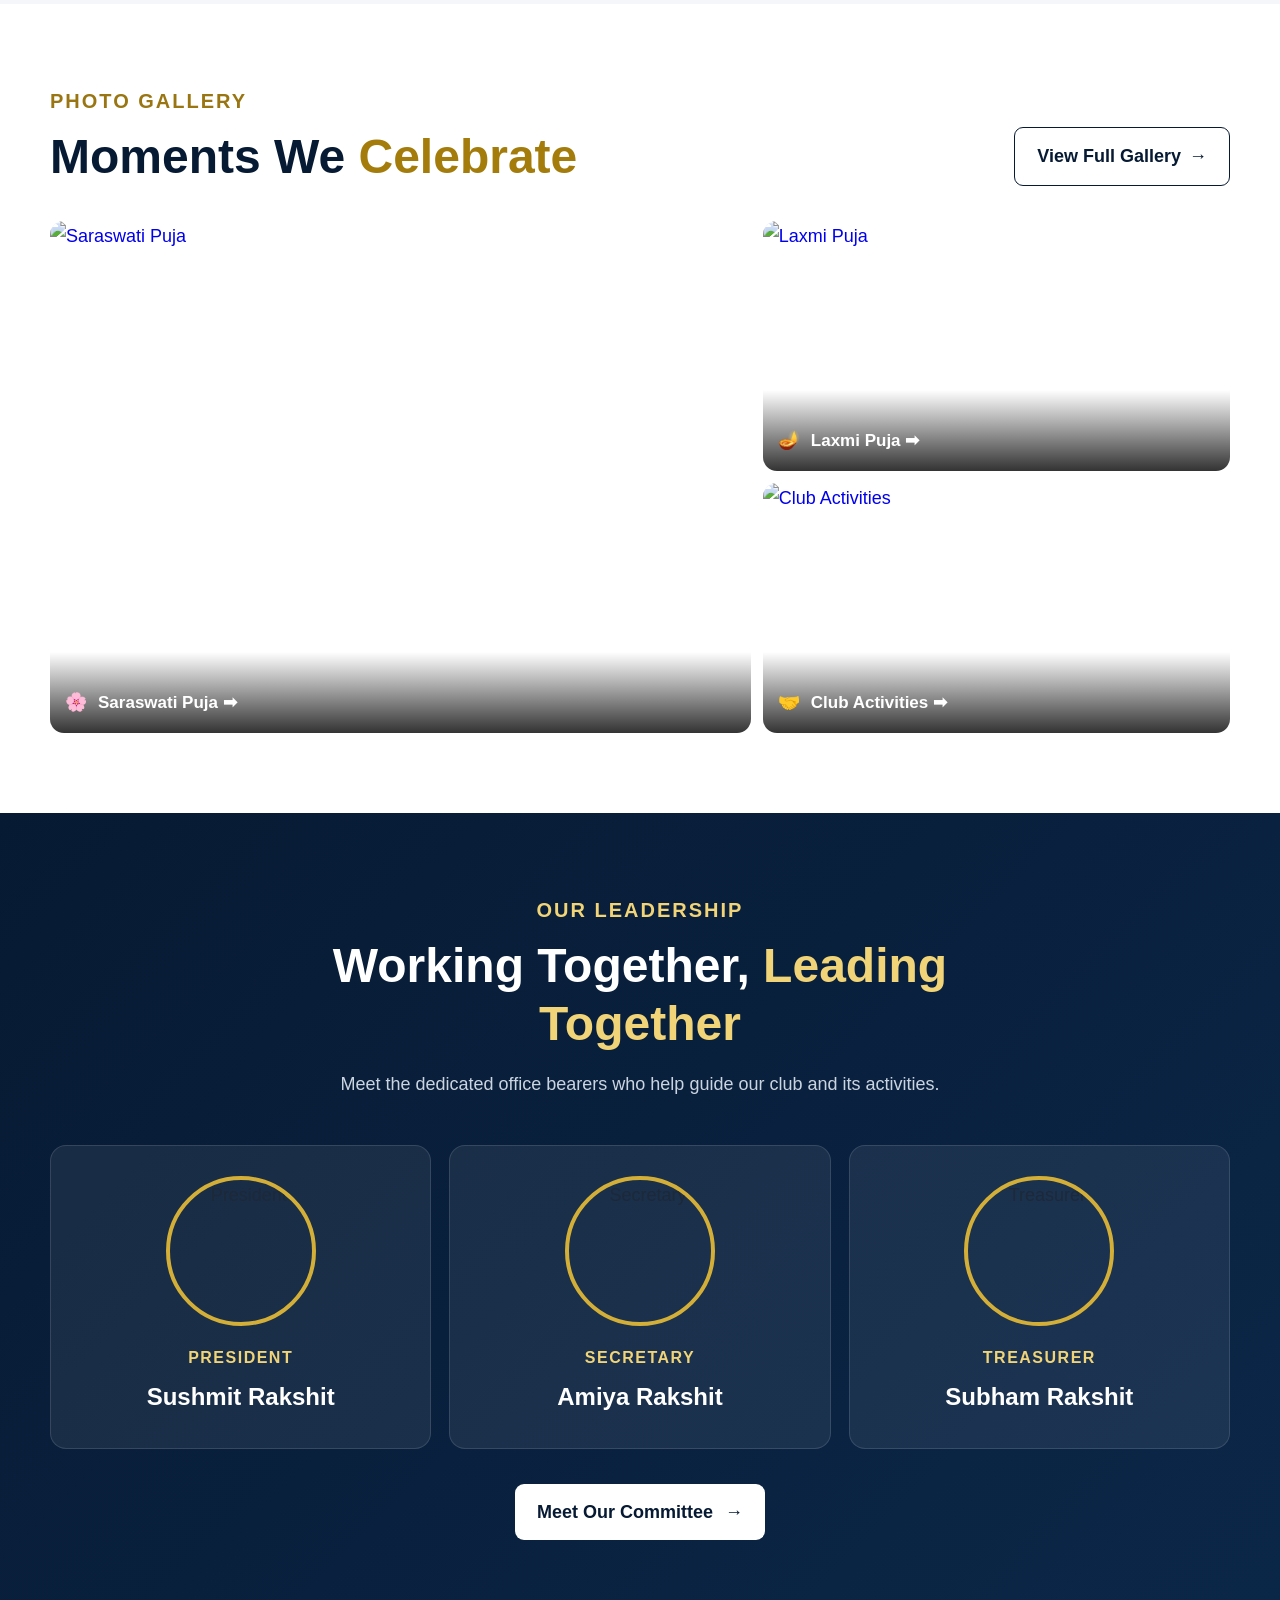
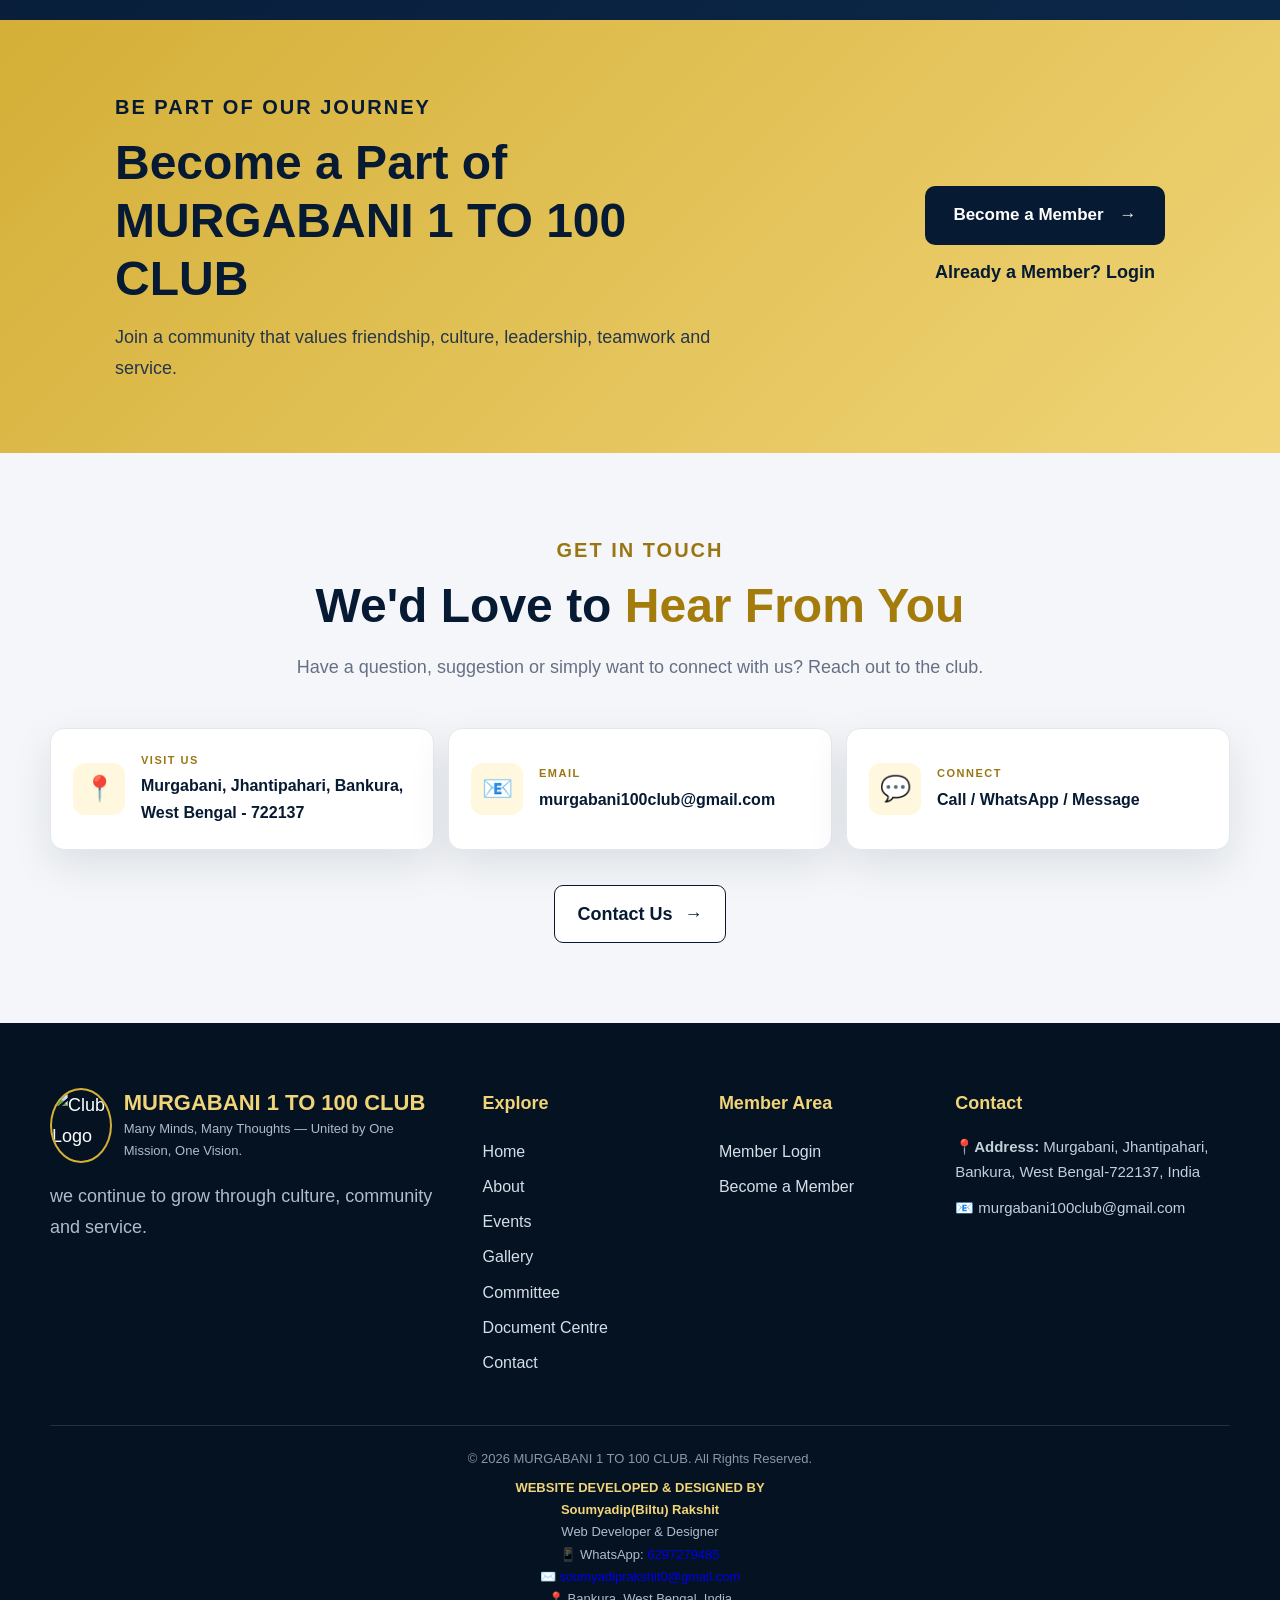
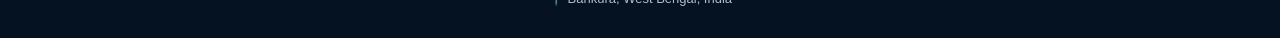
==== commit cbca1a14: "Update index.html" ====
--- a/index.html
+++ b/index.html
@@ -1,6 +1,5 @@
 <!DOCTYPE html>
-<lang="en">
-
+<html lang="en">
 <!--  <head>
 
     <meta charset="UTF-8">
--- a/css/style.css
+++ b/css/style.css
@@ -0,0 +1,2341 @@
+/* ==================================================
+   MURGABANI 1 TO 100 CLUB
+   HOME PAGE — V1 PREMIUM DESIGN
+================================================== */
+
+
+/* ==================================================
+   ROOT
+================================================== */
+
+:root{
+
+    --navy:#071a33;
+    --navy-2:#0b2748;
+    --blue:#123e68;
+
+    --gold:#d4af37;
+    --gold-light:#f0d477;
+
+    --white:#ffffff;
+    --cream:#faf9f5;
+
+    --light:#f4f6f9;
+    --text:#1d2939;
+    --muted:#667085;
+
+    --border:#e5e7eb;
+
+    --shadow:
+        0 15px 40px rgba(7,26,51,.10);
+
+    --shadow-heavy:
+        0 25px 60px rgba(7,26,51,.18);
+
+}
+
+
+/* ==================================================
+   RESET
+================================================== */
+
+*{
+
+    margin:0;
+    padding:0;
+    box-sizing:border-box;
+
+}
+
+
+html{
+
+    scroll-behavior:smooth;
+
+}
+
+
+body{
+
+    font-family:
+        Arial,
+        Helvetica,
+        sans-serif;
+
+    background:var(--white);
+
+    color:var(--text);
+
+    font-size:18px;
+
+    line-height:1.7;
+
+    overflow-x:hidden;
+
+}
+
+
+img{
+
+    display:block;
+
+    max-width:100%;
+
+}
+
+
+a{
+
+    text-decoration:none;
+
+}
+
+
+button,
+a{
+
+    -webkit-tap-highlight-color:transparent;
+
+}
+
+
+/* ==================================================
+   COMMON CONTAINER
+================================================== */
+
+.section-container{
+
+    width:min(
+        1180px,
+        calc(100% - 36px)
+    );
+
+    margin:auto;
+
+}
+
+
+/* ==================================================
+   NAVBAR
+================================================== */
+
+.navbar{
+
+    position:relative;
+
+    z-index:1000;
+
+    background:
+        rgba(7,26,51,.98);
+
+    color:white;
+
+    border-bottom:
+        1px solid
+        rgba(212,175,55,.25);
+
+}
+
+
+.nav-container{
+
+    width:min(
+        1250px,
+        calc(100% - 30px)
+    );
+
+    margin:auto;
+
+    padding:16px 0;
+
+}
+
+
+.brand{
+
+    display:flex;
+
+    align-items:center;
+
+    gap:13px;
+
+    color:white;
+
+}
+
+
+.brand img{
+
+    width:82px;
+
+    height:82px;
+
+    object-fit:contain;
+
+    border-radius:50%;
+
+    border:
+        2px solid
+        var(--gold);
+
+    flex-shrink:0;
+
+}
+
+
+.brand-text h1{
+
+    font-size:19px;
+
+    line-height:1.2;
+
+    letter-spacing:.5px;
+
+    font-weight:800;
+
+    color:#ffffff;
+
+}
+
+
+.brand-text p{
+
+    color:var(--gold);
+
+    font-size:12px;
+
+    line-height:1.5;
+
+    margin-top:6px;
+
+    font-weight:500;
+
+    letter-spacing:.3px;
+
+}
+
+.brand-text p span{
+
+    color:var(--gold-light);
+
+    font-weight:700;
+
+}
+
+
+/* NAVIGATION */
+
+.main-nav{
+
+    display:flex;
+
+    flex-wrap:wrap;
+
+    justify-content:center;
+
+    gap:4px;
+
+    margin-top:18px;
+
+}
+
+
+.main-nav a{
+
+    color:#eef2f7;
+
+    font-size:14px;
+
+    font-weight:600;
+
+    padding:9px 11px;
+
+    border-radius:8px;
+
+    transition:.25s ease;
+
+}
+
+
+.main-nav a:hover,
+.main-nav a.active{
+
+    color:var(--gold-light);
+
+    background:
+        rgba(212,175,55,.10);
+
+}
+
+
+/* NAV ACTIONS */
+
+.nav-actions{
+
+    display:flex;
+
+    flex-direction:column;
+
+    gap:10px;
+
+    margin-top:15px;
+
+}
+
+
+.login-btn,
+.join-btn{
+
+    display:block;
+
+    text-align:center;
+
+    padding:12px 18px;
+
+    border-radius:9px;
+
+    font-size:15px;
+
+    font-weight:700;
+
+    transition:.25s ease;
+
+}
+
+
+.login-btn{
+
+    color:white;
+
+    border:
+        1px solid
+        rgba(255,255,255,.45);
+
+    background:
+        rgba(255,255,255,.06);
+
+}
+
+
+.login-btn:hover{
+
+    background:white;
+
+    color:var(--navy);
+
+}
+
+
+.join-btn{
+
+    color:var(--navy);
+
+    background:var(--gold);
+
+    border:
+        1px solid
+        var(--gold);
+
+}
+
+
+.join-btn:hover{
+
+    background:var(--gold-light);
+
+    transform:translateY(-2px);
+
+}
+
+
+/* ==================================================
+   HERO
+================================================== */
+
+.hero{
+
+    position:relative;
+
+    min-height:
+        calc(100vh - 170px);
+
+    display:flex;
+
+    align-items:center;
+
+    justify-content:center;
+
+    text-align:center;
+
+    overflow:hidden;
+
+    background:
+
+        radial-gradient(
+            circle at 20% 20%,
+            rgba(212,175,55,.13),
+            transparent 30%
+        ),
+
+        radial-gradient(
+            circle at 80% 70%,
+            rgba(43,108,176,.25),
+            transparent 35%
+        ),
+
+        linear-gradient(
+            135deg,
+            #06162b,
+            #0b2748 55%,
+            #071a33
+        );
+
+    color:white;
+
+}
+
+
+.hero::before{
+
+    content:"";
+
+    position:absolute;
+
+    inset:0;
+
+    background:
+        linear-gradient(
+            rgba(7,26,51,.55),
+            rgba(7,26,51,.80)
+        );
+
+}
+
+
+.hero-content{
+
+    position:relative;
+
+    z-index:2;
+
+    width:min(
+        900px,
+        calc(100% - 30px)
+    );
+
+    padding:70px 0;
+
+}
+
+
+.hero-badge{
+
+    display:inline-block;
+
+    padding:7px 16px;
+
+    border:
+        1px solid
+        rgba(212,175,55,.65);
+
+    border-radius:30px;
+
+    color:var(--gold-light);
+
+    font-size:13px;
+
+    font-weight:700;
+
+    letter-spacing:2px;
+
+}
+
+
+.hero h2{
+
+    margin-top:25px;
+
+    font-size:
+        clamp(42px,10vw,82px);
+
+    line-height:1.05;
+
+    letter-spacing:1px;
+
+    font-weight:800;
+
+}
+
+
+.hero h2 span{
+
+    display:block;
+
+    color:var(--gold-light);
+
+}
+
+
+.hero-line{
+
+    width:80px;
+
+    height:3px;
+
+    background:var(--gold);
+
+    margin:28px auto;
+
+}
+
+
+.hero-tagline{
+
+    max-width:780px;
+
+    margin:auto;
+
+    font-size:
+        clamp(20px,4vw,28px);
+
+    line-height:1.5;
+
+    color:#f5f7fa;
+
+}
+
+
+.hero-tagline strong{
+
+    color:var(--gold-light);
+
+}
+
+
+.hero-description{
+
+    margin-top:14px;
+
+    color:#cbd5e1;
+
+    font-size:18px;
+
+}
+
+
+.hero-buttons{
+
+    display:flex;
+
+    flex-direction:column;
+
+    gap:13px;
+
+    margin-top:32px;
+
+}
+
+
+.primary-btn,
+.secondary-btn{
+
+    display:inline-flex;
+
+    align-items:center;
+
+    justify-content:center;
+
+    gap:12px;
+
+    padding:15px 25px;
+
+    border-radius:10px;
+
+    font-size:17px;
+
+    font-weight:700;
+
+    transition:.25s ease;
+
+}
+
+
+.primary-btn{
+
+    color:var(--navy);
+
+    background:var(--gold);
+
+}
+
+
+.primary-btn:hover{
+
+    background:var(--gold-light);
+
+    transform:translateY(-3px);
+
+}
+
+
+.secondary-btn{
+
+    color:white;
+
+    border:
+        1px solid
+        rgba(255,255,255,.55);
+
+    background:
+        rgba(255,255,255,.07);
+
+}
+
+
+.secondary-btn:hover{
+
+    background:white;
+
+    color:var(--navy);
+
+}
+
+
+.hero-scroll{
+
+    position:absolute;
+
+    bottom:18px;
+
+    left:50%;
+
+    transform:translateX(-50%);
+
+    display:flex;
+
+    flex-direction:column;
+
+    align-items:center;
+
+    gap:2px;
+
+    color:#aebdcd;
+
+    font-size:10px;
+
+    letter-spacing:2px;
+
+}
+
+
+.scroll-arrow{
+
+    color:var(--gold);
+
+    font-size:20px;
+
+}
+
+
+/* ==================================================
+   SECTION HEADINGS
+================================================== */
+
+.section-heading{
+
+    max-width:760px;
+
+    margin:0 auto 45px;
+
+}
+
+
+.section-heading.centered{
+
+    text-align:center;
+
+}
+
+
+.section-heading.light h2,
+.section-heading.light p{
+
+    color:white;
+
+}
+
+
+.section-label{
+
+    display:inline-block;
+
+    margin-bottom:10px;
+
+    color:#9a7613;
+
+    font-size:20px;
+
+    font-weight:800;
+
+    letter-spacing:2px;
+
+}
+
+
+.section-heading h2{
+
+    color:var(--navy);
+
+    font-size:
+        clamp(32px,6vw,48px);
+
+    line-height:1.2;
+
+    margin-bottom:17px;
+
+}
+
+
+.section-heading h2 span{
+
+    color:#a47c0c;
+
+}
+
+
+.section-heading p{
+
+    color:var(--muted);
+
+    font-size:18px;
+
+}
+
+
+/* ==================================================
+   CLUB INTRO
+================================================== */
+
+.club-intro{
+
+    padding:75px 0;
+
+    background:var(--cream);
+
+}
+
+
+.stats-grid{
+
+    display:grid;
+
+    grid-template-columns:
+        repeat(2,1fr);
+
+    gap:14px;
+
+}
+
+
+.stat-card{
+
+    background:white;
+
+    padding:25px 15px;
+
+    text-align:center;
+
+    border:
+        1px solid
+        var(--border);
+
+    border-radius:14px;
+
+    box-shadow:var(--shadow);
+
+}
+
+
+.stat-icon{
+
+    display:block;
+
+    font-size:28px;
+
+    margin-bottom:8px;
+
+}
+
+
+.stat-card strong{
+
+    display:block;
+
+    color:var(--navy);
+
+    font-size:34px;
+
+    line-height:1.1;
+
+}
+
+
+.stat-card p{
+
+    color:var(--muted);
+
+    font-size:15px;
+
+    margin-top:5px;
+
+}
+
+
+/* ==================================================
+   ABOUT PREVIEW
+================================================== */
+
+.about-preview{
+
+    padding:80px 0;
+
+    background:white;
+
+}
+
+
+.about-layout{
+
+    display:grid;
+
+    gap:45px;
+
+}
+
+
+.about-image{
+
+    position:relative;
+
+}
+
+
+.about-image img{
+
+    width:100%;
+
+    height:350px;
+  aspect-ratio:4 / 3;
+
+    object-fit:cover;
+
+    border-radius:18px;
+
+    box-shadow:var(--shadow-heavy);
+
+}
+
+
+.established-badge{
+
+    position:absolute;
+
+    right:18px;
+
+    bottom:-20px;
+
+    display:flex;
+
+    flex-direction:column;
+
+    align-items:center;
+
+    justify-content:center;
+
+    width:105px;
+
+    height:105px;
+
+    border-radius:50%;
+
+    background:var(--gold);
+
+    color:var(--navy);
+
+    border:5px solid white;
+
+    box-shadow:var(--shadow);
+
+}
+
+
+.established-badge strong{
+
+    font-size:28px;
+
+    line-height:1;
+
+}
+
+
+.established-badge span{
+
+    font-size:11px;
+
+    font-weight:700;
+
+}
+
+
+.about-content{
+
+    padding-top:10px;
+
+}
+
+
+.about-content h2{
+
+    color:var(--navy);
+
+    font-size:
+        clamp(32px,6vw,46px);
+
+    line-height:1.2;
+
+    margin-bottom:20px;
+
+}
+
+
+.about-content>p{
+
+    color:var(--muted);
+
+    font-size:18px;
+
+    margin-bottom:15px;
+
+}
+
+
+.value-list{
+
+    display:grid;
+
+    gap:10px;
+
+    margin:25px 0;
+
+}
+
+
+.value-list div{
+
+    display:flex;
+
+    align-items:center;
+
+    gap:10px;
+
+    color:var(--text);
+
+    font-weight:600;
+
+}
+
+
+.value-list span{
+
+    display:inline-flex;
+
+    align-items:center;
+
+    justify-content:center;
+
+    width:25px;
+
+    height:25px;
+
+    border-radius:50%;
+
+    background:#edf7ef;
+
+    color:#16803c;
+
+    font-size:13px;
+
+}
+
+
+.text-btn{
+
+    display:inline-flex;
+
+    align-items:center;
+
+    gap:10px;
+
+    color:#8c6805;
+
+    font-size:17px;
+
+    font-weight:800;
+
+}
+
+
+.text-btn:hover{
+
+    color:var(--navy);
+
+}
+
+
+/* ==================================================
+   EVENTS
+================================================== */
+
+.events-preview{
+
+    padding:80px 0;
+
+    background:var(--light);
+
+}
+
+
+.events-grid{
+
+    display:grid;
+
+    gap:18px;
+
+}
+
+
+.event-card{
+
+    position:relative;
+
+    background:white;
+
+    padding:32px 25px;
+
+    border-radius:16px;
+
+    border:
+        1px solid
+        var(--border);
+
+    box-shadow:var(--shadow);
+
+    overflow:hidden;
+
+}
+
+
+.event-card.featured{
+
+    border-top:
+        4px solid
+        var(--gold);
+
+}
+
+
+.event-number{
+
+    position:absolute;
+
+    right:18px;
+
+    top:12px;
+
+    color:#e5e7eb;
+
+    font-size:45px;
+
+    font-weight:800;
+
+}
+
+
+.event-icon{
+
+    font-size:42px;
+
+    margin-bottom:15px;
+
+}
+
+
+.event-card h3{
+
+    color:var(--navy);
+
+    font-size:26px;
+
+    margin-bottom:4px;
+
+}
+
+
+.event-type{
+
+    color:#a47c0c;
+
+    font-size:12px;
+
+    font-weight:800;
+
+    letter-spacing:1.5px;
+
+}
+
+
+.event-card p{
+
+    color:var(--muted);
+
+    font-size:17px;
+
+    margin:15px 0 20px;
+
+}
+
+
+.event-card a{
+
+    color:#8c6805;
+
+    font-weight:800;
+
+}
+
+
+.event-card a span,
+.section-action span,
+.primary-btn span{
+
+    margin-left:4px;
+
+}
+
+
+.section-action{
+
+    text-align:center;
+
+    margin-top:35px;
+
+}
+
+
+.outline-btn{
+
+    display:inline-flex;
+
+    align-items:center;
+
+    gap:8px;
+
+    padding:13px 22px;
+
+    color:var(--navy);
+
+    border:
+        1px solid
+        var(--navy);
+
+    border-radius:9px;
+
+    font-weight:700;
+
+    background:white;
+
+    transition:.25s ease;
+
+}
+
+
+.outline-btn:hover{
+
+    background:var(--navy);
+
+    color:white;
+
+}
+
+
+/* ==================================================
+   GALLERY
+================================================== */
+
+.gallery-preview{
+
+    padding:80px 0;
+
+    background:white;
+
+}
+
+
+.gallery-heading{
+
+    display:flex;
+
+    flex-direction:column;
+
+    gap:20px;
+
+    margin-bottom:35px;
+
+}
+
+
+.gallery-heading h2{
+
+    color:var(--navy);
+
+    font-size:
+        clamp(32px,6vw,48px);
+
+    line-height:1.2;
+
+}
+
+
+.gallery-heading h2 span{
+
+    color:#a47c0c;
+
+}
+
+
+.gallery-grid{
+
+    display:grid;
+
+    grid-template-columns:
+        repeat(2,1fr);
+
+    gap:12px;
+
+}
+
+
+.gallery-item{
+
+    position:relative;
+
+    height:190px;
+
+    overflow:hidden;
+
+    border-radius:14px;
+
+}
+
+
+.gallery-item.large{
+
+    grid-column:span 2;
+
+    height:250px;
+
+}
+
+
+.gallery-item img{
+
+    width:100%;
+
+    height:100%;
+
+    object-fit:cover;
+
+    transition:.4s ease;
+
+}
+
+
+.gallery-item:hover img{
+
+    transform:scale(1.06);
+
+}
+
+
+.gallery-overlay{
+
+    position:absolute;
+
+    left:0;
+
+    right:0;
+
+    bottom:0;
+
+    padding:35px 15px 15px;
+
+    background:
+        linear-gradient(
+            transparent,
+            rgba(0,0,0,.8)
+        );
+
+    color:white;
+
+}
+
+
+.gallery-overlay span{
+
+    margin-right:6px;
+
+}
+
+
+.gallery-overlay strong{
+
+    font-size:17px;
+
+}
+
+
+/* ==================================================
+   COMMITTEE
+================================================== */
+
+.committee-preview{
+
+    padding:80px 0;
+
+    background:
+
+        linear-gradient(
+            135deg,
+            var(--navy),
+            var(--navy-2)
+        );
+
+}
+
+
+.committee-preview .section-label{
+
+    color:var(--gold-light);
+
+}
+
+
+.committee-preview .section-heading h2{
+
+    color:white;
+
+}
+
+
+.committee-preview .section-heading h2 span{
+
+    color:var(--gold-light);
+
+}
+
+
+.committee-preview .section-heading p{
+
+    color:#cbd5e1;
+
+}
+
+
+.committee-grid{
+
+    display:grid;
+
+    gap:18px;
+
+}
+
+
+.committee-card{
+
+    padding:30px 20px;
+
+    text-align:center;
+
+    background:
+        rgba(255,255,255,.07);
+
+    border:
+        1px solid
+        rgba(255,255,255,.12);
+
+    border-radius:16px;
+
+}
+
+
+.committee-card img{
+
+    width:150px;
+
+    height:150px;
+
+    margin:0 auto 18px;
+
+    border-radius:50%;
+
+    object-fit:cover;
+
+    border:
+        4px solid
+        var(--gold);
+
+}
+
+
+.committee-card span{
+
+    display:block;
+
+    color:var(--gold-light);
+
+    font-size:16px;
+
+    font-weight:800;
+
+    letter-spacing:1.5px;
+
+}
+
+
+.committee-card h3{
+
+    color:white;
+
+    font-size:24px;
+
+    margin-top:6px;
+
+}
+
+
+.light-btn{
+
+    display:inline-flex;
+
+    align-items:center;
+
+    gap:8px;
+
+    padding:13px 22px;
+
+    color:var(--navy);
+
+    background:white;
+
+    border-radius:9px;
+
+    font-weight:800;
+
+}
+
+
+.light-btn:hover{
+
+    background:var(--gold-light);
+
+}
+
+
+/* ==================================================
+   MEMBERSHIP CTA
+================================================== */
+
+.membership-cta{
+
+    padding:70px 0;
+
+    background:
+
+        linear-gradient(
+            135deg,
+            #d4af37,
+            #f0d477
+        );
+
+}
+
+
+.cta-container{
+
+    width:min(
+        1050px,
+        calc(100% - 36px)
+    );
+
+    margin:auto;
+
+    display:flex;
+
+    flex-direction:column;
+
+    gap:30px;
+
+}
+
+
+.cta-content .section-label{
+
+    color:var(--navy);
+
+}
+
+
+.cta-content h2{
+
+    color:var(--navy);
+
+    font-size:
+        clamp(32px,6vw,48px);
+
+    line-height:1.2;
+
+}
+
+
+.cta-content h2 span{
+
+    display:block;
+
+}
+
+
+.cta-content p{
+
+    margin-top:15px;
+
+    color:#26364b;
+
+    font-size:18px;
+
+}
+
+
+.cta-actions{
+
+    display:flex;
+
+    flex-direction:column;
+
+    gap:12px;
+
+}
+
+
+.cta-actions .primary-btn{
+
+    background:var(--navy);
+
+    color:white;
+
+}
+
+
+.cta-actions .primary-btn:hover{
+
+    background:var(--navy-2);
+
+}
+
+
+.cta-login{
+
+    text-align:center;
+
+    color:var(--navy);
+
+    font-weight:700;
+
+}
+
+
+/* ==================================================
+   CONTACT
+================================================== */
+
+.contact-preview{
+
+    padding:80px 0;
+
+    background:var(--light);
+
+}
+
+
+.contact-grid{
+
+    display:grid;
+
+    gap:14px;
+
+}
+
+
+.contact-card{
+
+    display:flex;
+
+    align-items:center;
+
+    gap:16px;
+
+    padding:22px;
+
+    background:white;
+
+    border:
+        1px solid
+        var(--border);
+
+    border-radius:14px;
+
+    box-shadow:var(--shadow);
+
+    color:var(--text);
+
+    transition:.25s ease;
+
+}
+
+
+.contact-card:hover{
+
+    transform:translateY(-3px);
+
+    border-color:var(--gold);
+
+}
+
+
+.contact-icon{
+
+    display:flex;
+
+    align-items:center;
+
+    justify-content:center;
+
+    flex-shrink:0;
+
+    width:52px;
+
+    height:52px;
+
+    border-radius:12px;
+
+    background:#fff8df;
+
+    font-size:25px;
+
+}
+
+
+.contact-card small{
+
+    display:block;
+
+    color:#9a7613;
+
+    font-size:11px;
+
+    font-weight:800;
+
+    letter-spacing:1.5px;
+
+}
+
+
+.contact-card strong{
+
+    display:block;
+
+    color:var(--navy);
+
+    font-size:16px;
+
+    margin-top:3px;
+
+}
+
+
+/* ==================================================
+   FOOTER
+================================================== */
+
+.footer{
+
+    background:#041222;
+
+    color:white;
+
+    padding:65px 0 0;
+
+}
+
+
+.footer-grid{
+
+    display:grid;
+
+    gap:40px;
+
+}
+
+
+.footer-logo{
+
+    display:flex;
+
+    align-items:center;
+
+    gap:12px;
+
+}
+
+
+.footer-logo img{
+
+    width:75px;
+
+    height:75px;
+
+    border-radius:50%;
+
+    border:2px solid var(--gold);
+
+}
+
+
+.footer-logo h2{
+
+    color:var(--gold-light);
+
+    font-size:22px;
+
+    line-height:1.3;
+
+}
+
+
+.footer-logo p{
+
+    color:#aebdcd;
+
+    font-size:13px;
+
+}
+
+
+.footer-description{
+
+    color:#aebdcd;
+
+    font-size:18px;
+
+    margin-top:18px;
+
+    max-width:430px;
+
+}
+
+
+.footer h3{
+
+    color:var(--gold-light);
+
+    margin-bottom:15px;
+
+    font-size:18px;
+
+}
+
+
+.footer-links{
+
+    display:flex;
+
+    flex-direction:column;
+
+}
+
+
+.footer-links a{
+
+    color:#d6dee8;
+
+    font-size:16px;
+
+    padding:4px 0;
+
+}
+
+
+.footer-links a:hover{
+
+    color:var(--gold-light);
+
+}
+
+
+.footer-contact p{
+
+    color:#c4cfda;
+
+    font-size:15px;
+
+    margin-bottom:10px;
+
+}
+
+
+.footer-bottom{
+
+    width:min(
+        1180px,
+        calc(100% - 36px)
+    );
+
+    margin:45px auto 0;
+
+    padding:22px 0 28px;
+
+    border-top:
+        1px solid
+        rgba(255,255,255,.12);
+
+    text-align:center;
+
+    color:#8998a9;
+
+    font-size:13px;
+
+}
+
+
+.developer-credit{
+
+    margin-top:7px;
+
+    color:#aebdcd;
+
+}
+
+
+.developer-credit strong{
+
+    color:var(--gold-light);
+
+}
+
+
+/* ==================================================
+   FLOATING BUTTONS
+================================================== */
+
+.top-btn,
+.whatsapp-btn{
+
+    position:fixed;
+
+    right:18px;
+
+    display:flex;
+
+    align-items:center;
+
+    justify-content:center;
+
+    z-index:900;
+
+    color:white;
+
+    border-radius:50%;
+
+    box-shadow:
+        0 8px 25px
+        rgba(0,0,0,.25);
+
+    cursor:pointer;
+
+    transition:
+        opacity .3s ease,
+        visibility .3s ease,
+        transform .3s ease,
+        background .25s ease;
+
+}
+
+
+.top-btn{
+
+    bottom:86px;
+
+    width:46px;
+
+    height:46px;
+
+    background:var(--navy);
+
+    font-size:21px;
+
+}
+
+
+.whatsapp-btn{
+
+    bottom:25px;
+
+    width:53px;
+
+    height:53px;
+
+    background:#25d366;
+
+    font-size:25px;
+
+}
+
+
+.top-btn:hover,
+.whatsapp-btn:hover{
+
+    transform:translateY(-3px);
+
+}
+
+
+/* ==================================================
+   TABLET
+================================================== */
+
+@media(min-width:600px){
+
+    .nav-actions{
+
+        flex-direction:row;
+
+        justify-content:center;
+
+    }
+
+
+    .login-btn,
+    .join-btn{
+
+        display:inline-block;
+
+    }
+
+
+    .hero-buttons{
+
+        flex-direction:row;
+
+        justify-content:center;
+
+    }
+
+
+    .stats-grid{
+
+        grid-template-columns:
+            repeat(4,1fr);
+
+    }
+
+
+    .events-grid{
+
+        grid-template-columns:
+            repeat(3,1fr);
+
+    }
+
+
+    .committee-grid{
+
+        grid-template-columns:
+            repeat(3,1fr);
+
+    }
+
+
+    .contact-grid{
+
+        grid-template-columns:
+            repeat(3,1fr);
+
+    }
+
+
+    .gallery-heading{
+
+        flex-direction:row;
+
+        justify-content:space-between;
+
+        align-items:end;
+
+    }
+
+
+    .cta-container{
+
+        flex-direction:row;
+
+        align-items:center;
+
+        justify-content:space-between;
+
+    }
+
+
+    .cta-content{
+
+        max-width:650px;
+
+    }
+
+
+    .cta-actions{
+
+        min-width:240px;
+
+    }
+
+
+    .footer-grid{
+
+        grid-template-columns:
+            2fr 1fr 1fr 1.4fr;
+
+    }
+
+}
+
+
+/* ==================================================
+   DESKTOP
+================================================== */
+
+@media(min-width:950px){
+
+    body{
+
+        font-size:18px;
+
+    }
+
+
+    .nav-container{
+
+        display:flex;
+
+        align-items:center;
+
+        gap:25px;
+
+        padding:12px 0;
+
+    }
+
+
+    .brand{
+
+        flex-shrink:0;
+
+    }
+
+
+    .brand img{
+
+        width:82px;
+
+        height:82px;
+
+    }
+
+
+    .brand-text h1{
+
+        font-size:22px;
+
+    }
+
+
+    .main-nav{
+
+        margin:0;
+
+        flex:1;
+
+        gap:1px;
+
+    }
+
+
+    .main-nav a{
+
+        font-size:15px;
+
+        padding:8px 9px;
+
+    }
+
+
+    .nav-actions{
+
+        margin:0;
+
+        flex-direction:row;
+
+        flex-shrink:0;
+
+    }
+
+
+    .login-btn,
+    .join-btn{
+
+        white-space:nowrap;
+
+        padding:10px 13px;
+
+        font-size:14px;
+
+    }
+
+
+    .hero{
+
+        min-height:
+            calc(100vh - 90px);
+
+    }
+
+
+    .hero-content{
+
+        padding:90px 0;
+
+    }
+
+
+    .about-layout{
+
+        grid-template-columns:
+            1fr 1fr;
+
+        align-items:center;
+
+        gap:70px;
+
+    }
+
+
+    .about-image img{
+
+        height:480px;
+
+    }
+
+
+    .events-grid{
+
+        gap:25px;
+
+    }
+
+
+    .event-card{
+
+        padding:38px 30px;
+
+    }
+
+
+    .gallery-grid{
+
+        grid-template-columns:
+            1.5fr 1fr;
+
+        grid-template-rows:
+            250px 250px;
+
+    }
+
+
+    .gallery-item.large{
+
+        grid-row:
+            span 2;
+
+        grid-column:
+            auto;
+
+        height:auto;
+
+    }
+
+
+    .gallery-item{
+
+        height:auto;
+
+    }
+
+}
+
+
+/* ==================================================
+   SMALL MOBILE
+================================================== */
+
+@media(max-width:380px){
+
+    .section-container{
+
+        width:
+            calc(100% - 28px);
+
+    }
+
+
+    .brand-text h1{
+
+        font-size:21px;
+
+    }
+
+
+    .brand-text p{
+
+        font-size:13px;
+
+    }
+
+
+    .brand img{
+
+        width:70px;
+
+        height:70px;
+
+    }
+
+
+    .main-nav a{
+
+        font-size:14px;
+
+        padding:8px 9px;
+
+    }
+
+
+    .hero h2{
+
+        font-size:38px;
+
+    }
+
+
+    .hero-tagline{
+
+        font-size:19px;
+
+    }
+
+
+    .stat-card strong{
+
+        font-size:29px;
+
+    }
+
+}
+
+
+
+
+/* =========================================
+   DOCUMENTS - COLOURFUL GLOWING TEXT
+========================================= */
+
+.main-nav a[href="documents.html"] {
+    display: inline-block;
+
+    font-weight: 800;
+
+    background: linear-gradient(
+        90deg,
+        #00c853,
+        #00b8ff,
+        #a855f7,
+        #ff9800,
+        #00c853
+    );
+
+    background-size: 300% auto;
+
+    background-clip: text;
+    -webkit-background-clip: text;
+
+    color: transparent;
+    -webkit-text-fill-color: transparent;
+
+    animation:
+        documentTextGlow 4s linear infinite,
+        documentLight 2s ease-in-out infinite alternate;
+
+    transition: transform 0.25s ease;
+}
+
+.main-nav a[href="documents.html"]:hover {
+    transform: scale(1.07);
+}
+
+@keyframes documentTextGlow {
+
+    0% {
+        background-position: 0% center;
+    }
+
+    100% {
+        background-position: 300% center;
+    }
+}
+
+@keyframes documentLight {
+
+    from {
+        filter: drop-shadow(0 0 2px rgba(0, 200, 83, 0.35));
+    }
+
+    to {
+        filter: drop-shadow(0 0 7px rgba(0, 184, 255, 0.75));
+    }
+}
+
+@media (prefers-reduced-motion: reduce) {
+
+    .main-nav a[href="documents.html"] {
+        animation: none;
+        background-position: center;
+    }
+
+}
--- a/css/style.css
+++ b/css/style.css
@@ -0,0 +1,2341 @@
+/* ==================================================
+   MURGABANI 1 TO 100 CLUB
+   HOME PAGE — V1 PREMIUM DESIGN
+================================================== */
+
+
+/* ==================================================
+   ROOT
+================================================== */
+
+:root{
+
+    --navy:#071a33;
+    --navy-2:#0b2748;
+    --blue:#123e68;
+
+    --gold:#d4af37;
+    --gold-light:#f0d477;
+
+    --white:#ffffff;
+    --cream:#faf9f5;
+
+    --light:#f4f6f9;
+    --text:#1d2939;
+    --muted:#667085;
+
+    --border:#e5e7eb;
+
+    --shadow:
+        0 15px 40px rgba(7,26,51,.10);
+
+    --shadow-heavy:
+        0 25px 60px rgba(7,26,51,.18);
+
+}
+
+
+/* ==================================================
+   RESET
+================================================== */
+
+*{
+
+    margin:0;
+    padding:0;
+    box-sizing:border-box;
+
+}
+
+
+html{
+
+    scroll-behavior:smooth;
+
+}
+
+
+body{
+
+    font-family:
+        Arial,
+        Helvetica,
+        sans-serif;
+
+    background:var(--white);
+
+    color:var(--text);
+
+    font-size:18px;
+
+    line-height:1.7;
+
+    overflow-x:hidden;
+
+}
+
+
+img{
+
+    display:block;
+
+    max-width:100%;
+
+}
+
+
+a{
+
+    text-decoration:none;
+
+}
+
+
+button,
+a{
+
+    -webkit-tap-highlight-color:transparent;
+
+}
+
+
+/* ==================================================
+   COMMON CONTAINER
+================================================== */
+
+.section-container{
+
+    width:min(
+        1180px,
+        calc(100% - 36px)
+    );
+
+    margin:auto;
+
+}
+
+
+/* ==================================================
+   NAVBAR
+================================================== */
+
+.navbar{
+
+    position:relative;
+
+    z-index:1000;
+
+    background:
+        rgba(7,26,51,.98);
+
+    color:white;
+
+    border-bottom:
+        1px solid
+        rgba(212,175,55,.25);
+
+}
+
+
+.nav-container{
+
+    width:min(
+        1250px,
+        calc(100% - 30px)
+    );
+
+    margin:auto;
+
+    padding:16px 0;
+
+}
+
+
+.brand{
+
+    display:flex;
+
+    align-items:center;
+
+    gap:13px;
+
+    color:white;
+
+}
+
+
+.brand img{
+
+    width:82px;
+
+    height:82px;
+
+    object-fit:contain;
+
+    border-radius:50%;
+
+    border:
+        2px solid
+        var(--gold);
+
+    flex-shrink:0;
+
+}
+
+
+.brand-text h1{
+
+    font-size:19px;
+
+    line-height:1.2;
+
+    letter-spacing:.5px;
+
+    font-weight:800;
+
+    color:#ffffff;
+
+}
+
+
+.brand-text p{
+
+    color:var(--gold);
+
+    font-size:12px;
+
+    line-height:1.5;
+
+    margin-top:6px;
+
+    font-weight:500;
+
+    letter-spacing:.3px;
+
+}
+
+.brand-text p span{
+
+    color:var(--gold-light);
+
+    font-weight:700;
+
+}
+
+
+/* NAVIGATION */
+
+.main-nav{
+
+    display:flex;
+
+    flex-wrap:wrap;
+
+    justify-content:center;
+
+    gap:4px;
+
+    margin-top:18px;
+
+}
+
+
+.main-nav a{
+
+    color:#eef2f7;
+
+    font-size:14px;
+
+    font-weight:600;
+
+    padding:9px 11px;
+
+    border-radius:8px;
+
+    transition:.25s ease;
+
+}
+
+
+.main-nav a:hover,
+.main-nav a.active{
+
+    color:var(--gold-light);
+
+    background:
+        rgba(212,175,55,.10);
+
+}
+
+
+/* NAV ACTIONS */
+
+.nav-actions{
+
+    display:flex;
+
+    flex-direction:column;
+
+    gap:10px;
+
+    margin-top:15px;
+
+}
+
+
+.login-btn,
+.join-btn{
+
+    display:block;
+
+    text-align:center;
+
+    padding:12px 18px;
+
+    border-radius:9px;
+
+    font-size:15px;
+
+    font-weight:700;
+
+    transition:.25s ease;
+
+}
+
+
+.login-btn{
+
+    color:white;
+
+    border:
+        1px solid
+        rgba(255,255,255,.45);
+
+    background:
+        rgba(255,255,255,.06);
+
+}
+
+
+.login-btn:hover{
+
+    background:white;
+
+    color:var(--navy);
+
+}
+
+
+.join-btn{
+
+    color:var(--navy);
+
+    background:var(--gold);
+
+    border:
+        1px solid
+        var(--gold);
+
+}
+
+
+.join-btn:hover{
+
+    background:var(--gold-light);
+
+    transform:translateY(-2px);
+
+}
+
+
+/* ==================================================
+   HERO
+================================================== */
+
+.hero{
+
+    position:relative;
+
+    min-height:
+        calc(100vh - 170px);
+
+    display:flex;
+
+    align-items:center;
+
+    justify-content:center;
+
+    text-align:center;
+
+    overflow:hidden;
+
+    background:
+
+        radial-gradient(
+            circle at 20% 20%,
+            rgba(212,175,55,.13),
+            transparent 30%
+        ),
+
+        radial-gradient(
+            circle at 80% 70%,
+            rgba(43,108,176,.25),
+            transparent 35%
+        ),
+
+        linear-gradient(
+            135deg,
+            #06162b,
+            #0b2748 55%,
+            #071a33
+        );
+
+    color:white;
+
+}
+
+
+.hero::before{
+
+    content:"";
+
+    position:absolute;
+
+    inset:0;
+
+    background:
+        linear-gradient(
+            rgba(7,26,51,.55),
+            rgba(7,26,51,.80)
+        );
+
+}
+
+
+.hero-content{
+
+    position:relative;
+
+    z-index:2;
+
+    width:min(
+        900px,
+        calc(100% - 30px)
+    );
+
+    padding:70px 0;
+
+}
+
+
+.hero-badge{
+
+    display:inline-block;
+
+    padding:7px 16px;
+
+    border:
+        1px solid
+        rgba(212,175,55,.65);
+
+    border-radius:30px;
+
+    color:var(--gold-light);
+
+    font-size:13px;
+
+    font-weight:700;
+
+    letter-spacing:2px;
+
+}
+
+
+.hero h2{
+
+    margin-top:25px;
+
+    font-size:
+        clamp(42px,10vw,82px);
+
+    line-height:1.05;
+
+    letter-spacing:1px;
+
+    font-weight:800;
+
+}
+
+
+.hero h2 span{
+
+    display:block;
+
+    color:var(--gold-light);
+
+}
+
+
+.hero-line{
+
+    width:80px;
+
+    height:3px;
+
+    background:var(--gold);
+
+    margin:28px auto;
+
+}
+
+
+.hero-tagline{
+
+    max-width:780px;
+
+    margin:auto;
+
+    font-size:
+        clamp(20px,4vw,28px);
+
+    line-height:1.5;
+
+    color:#f5f7fa;
+
+}
+
+
+.hero-tagline strong{
+
+    color:var(--gold-light);
+
+}
+
+
+.hero-description{
+
+    margin-top:14px;
+
+    color:#cbd5e1;
+
+    font-size:18px;
+
+}
+
+
+.hero-buttons{
+
+    display:flex;
+
+    flex-direction:column;
+
+    gap:13px;
+
+    margin-top:32px;
+
+}
+
+
+.primary-btn,
+.secondary-btn{
+
+    display:inline-flex;
+
+    align-items:center;
+
+    justify-content:center;
+
+    gap:12px;
+
+    padding:15px 25px;
+
+    border-radius:10px;
+
+    font-size:17px;
+
+    font-weight:700;
+
+    transition:.25s ease;
+
+}
+
+
+.primary-btn{
+
+    color:var(--navy);
+
+    background:var(--gold);
+
+}
+
+
+.primary-btn:hover{
+
+    background:var(--gold-light);
+
+    transform:translateY(-3px);
+
+}
+
+
+.secondary-btn{
+
+    color:white;
+
+    border:
+        1px solid
+        rgba(255,255,255,.55);
+
+    background:
+        rgba(255,255,255,.07);
+
+}
+
+
+.secondary-btn:hover{
+
+    background:white;
+
+    color:var(--navy);
+
+}
+
+
+.hero-scroll{
+
+    position:absolute;
+
+    bottom:18px;
+
+    left:50%;
+
+    transform:translateX(-50%);
+
+    display:flex;
+
+    flex-direction:column;
+
+    align-items:center;
+
+    gap:2px;
+
+    color:#aebdcd;
+
+    font-size:10px;
+
+    letter-spacing:2px;
+
+}
+
+
+.scroll-arrow{
+
+    color:var(--gold);
+
+    font-size:20px;
+
+}
+
+
+/* ==================================================
+   SECTION HEADINGS
+================================================== */
+
+.section-heading{
+
+    max-width:760px;
+
+    margin:0 auto 45px;
+
+}
+
+
+.section-heading.centered{
+
+    text-align:center;
+
+}
+
+
+.section-heading.light h2,
+.section-heading.light p{
+
+    color:white;
+
+}
+
+
+.section-label{
+
+    display:inline-block;
+
+    margin-bottom:10px;
+
+    color:#9a7613;
+
+    font-size:20px;
+
+    font-weight:800;
+
+    letter-spacing:2px;
+
+}
+
+
+.section-heading h2{
+
+    color:var(--navy);
+
+    font-size:
+        clamp(32px,6vw,48px);
+
+    line-height:1.2;
+
+    margin-bottom:17px;
+
+}
+
+
+.section-heading h2 span{
+
+    color:#a47c0c;
+
+}
+
+
+.section-heading p{
+
+    color:var(--muted);
+
+    font-size:18px;
+
+}
+
+
+/* ==================================================
+   CLUB INTRO
+================================================== */
+
+.club-intro{
+
+    padding:75px 0;
+
+    background:var(--cream);
+
+}
+
+
+.stats-grid{
+
+    display:grid;
+
+    grid-template-columns:
+        repeat(2,1fr);
+
+    gap:14px;
+
+}
+
+
+.stat-card{
+
+    background:white;
+
+    padding:25px 15px;
+
+    text-align:center;
+
+    border:
+        1px solid
+        var(--border);
+
+    border-radius:14px;
+
+    box-shadow:var(--shadow);
+
+}
+
+
+.stat-icon{
+
+    display:block;
+
+    font-size:28px;
+
+    margin-bottom:8px;
+
+}
+
+
+.stat-card strong{
+
+    display:block;
+
+    color:var(--navy);
+
+    font-size:34px;
+
+    line-height:1.1;
+
+}
+
+
+.stat-card p{
+
+    color:var(--muted);
+
+    font-size:15px;
+
+    margin-top:5px;
+
+}
+
+
+/* ==================================================
+   ABOUT PREVIEW
+================================================== */
+
+.about-preview{
+
+    padding:80px 0;
+
+    background:white;
+
+}
+
+
+.about-layout{
+
+    display:grid;
+
+    gap:45px;
+
+}
+
+
+.about-image{
+
+    position:relative;
+
+}
+
+
+.about-image img{
+
+    width:100%;
+
+    height:350px;
+  aspect-ratio:4 / 3;
+
+    object-fit:cover;
+
+    border-radius:18px;
+
+    box-shadow:var(--shadow-heavy);
+
+}
+
+
+.established-badge{
+
+    position:absolute;
+
+    right:18px;
+
+    bottom:-20px;
+
+    display:flex;
+
+    flex-direction:column;
+
+    align-items:center;
+
+    justify-content:center;
+
+    width:105px;
+
+    height:105px;
+
+    border-radius:50%;
+
+    background:var(--gold);
+
+    color:var(--navy);
+
+    border:5px solid white;
+
+    box-shadow:var(--shadow);
+
+}
+
+
+.established-badge strong{
+
+    font-size:28px;
+
+    line-height:1;
+
+}
+
+
+.established-badge span{
+
+    font-size:11px;
+
+    font-weight:700;
+
+}
+
+
+.about-content{
+
+    padding-top:10px;
+
+}
+
+
+.about-content h2{
+
+    color:var(--navy);
+
+    font-size:
+        clamp(32px,6vw,46px);
+
+    line-height:1.2;
+
+    margin-bottom:20px;
+
+}
+
+
+.about-content>p{
+
+    color:var(--muted);
+
+    font-size:18px;
+
+    margin-bottom:15px;
+
+}
+
+
+.value-list{
+
+    display:grid;
+
+    gap:10px;
+
+    margin:25px 0;
+
+}
+
+
+.value-list div{
+
+    display:flex;
+
+    align-items:center;
+
+    gap:10px;
+
+    color:var(--text);
+
+    font-weight:600;
+
+}
+
+
+.value-list span{
+
+    display:inline-flex;
+
+    align-items:center;
+
+    justify-content:center;
+
+    width:25px;
+
+    height:25px;
+
+    border-radius:50%;
+
+    background:#edf7ef;
+
+    color:#16803c;
+
+    font-size:13px;
+
+}
+
+
+.text-btn{
+
+    display:inline-flex;
+
+    align-items:center;
+
+    gap:10px;
+
+    color:#8c6805;
+
+    font-size:17px;
+
+    font-weight:800;
+
+}
+
+
+.text-btn:hover{
+
+    color:var(--navy);
+
+}
+
+
+/* ==================================================
+   EVENTS
+================================================== */
+
+.events-preview{
+
+    padding:80px 0;
+
+    background:var(--light);
+
+}
+
+
+.events-grid{
+
+    display:grid;
+
+    gap:18px;
+
+}
+
+
+.event-card{
+
+    position:relative;
+
+    background:white;
+
+    padding:32px 25px;
+
+    border-radius:16px;
+
+    border:
+        1px solid
+        var(--border);
+
+    box-shadow:var(--shadow);
+
+    overflow:hidden;
+
+}
+
+
+.event-card.featured{
+
+    border-top:
+        4px solid
+        var(--gold);
+
+}
+
+
+.event-number{
+
+    position:absolute;
+
+    right:18px;
+
+    top:12px;
+
+    color:#e5e7eb;
+
+    font-size:45px;
+
+    font-weight:800;
+
+}
+
+
+.event-icon{
+
+    font-size:42px;
+
+    margin-bottom:15px;
+
+}
+
+
+.event-card h3{
+
+    color:var(--navy);
+
+    font-size:26px;
+
+    margin-bottom:4px;
+
+}
+
+
+.event-type{
+
+    color:#a47c0c;
+
+    font-size:12px;
+
+    font-weight:800;
+
+    letter-spacing:1.5px;
+
+}
+
+
+.event-card p{
+
+    color:var(--muted);
+
+    font-size:17px;
+
+    margin:15px 0 20px;
+
+}
+
+
+.event-card a{
+
+    color:#8c6805;
+
+    font-weight:800;
+
+}
+
+
+.event-card a span,
+.section-action span,
+.primary-btn span{
+
+    margin-left:4px;
+
+}
+
+
+.section-action{
+
+    text-align:center;
+
+    margin-top:35px;
+
+}
+
+
+.outline-btn{
+
+    display:inline-flex;
+
+    align-items:center;
+
+    gap:8px;
+
+    padding:13px 22px;
+
+    color:var(--navy);
+
+    border:
+        1px solid
+        var(--navy);
+
+    border-radius:9px;
+
+    font-weight:700;
+
+    background:white;
+
+    transition:.25s ease;
+
+}
+
+
+.outline-btn:hover{
+
+    background:var(--navy);
+
+    color:white;
+
+}
+
+
+/* ==================================================
+   GALLERY
+================================================== */
+
+.gallery-preview{
+
+    padding:80px 0;
+
+    background:white;
+
+}
+
+
+.gallery-heading{
+
+    display:flex;
+
+    flex-direction:column;
+
+    gap:20px;
+
+    margin-bottom:35px;
+
+}
+
+
+.gallery-heading h2{
+
+    color:var(--navy);
+
+    font-size:
+        clamp(32px,6vw,48px);
+
+    line-height:1.2;
+
+}
+
+
+.gallery-heading h2 span{
+
+    color:#a47c0c;
+
+}
+
+
+.gallery-grid{
+
+    display:grid;
+
+    grid-template-columns:
+        repeat(2,1fr);
+
+    gap:12px;
+
+}
+
+
+.gallery-item{
+
+    position:relative;
+
+    height:190px;
+
+    overflow:hidden;
+
+    border-radius:14px;
+
+}
+
+
+.gallery-item.large{
+
+    grid-column:span 2;
+
+    height:250px;
+
+}
+
+
+.gallery-item img{
+
+    width:100%;
+
+    height:100%;
+
+    object-fit:cover;
+
+    transition:.4s ease;
+
+}
+
+
+.gallery-item:hover img{
+
+    transform:scale(1.06);
+
+}
+
+
+.gallery-overlay{
+
+    position:absolute;
+
+    left:0;
+
+    right:0;
+
+    bottom:0;
+
+    padding:35px 15px 15px;
+
+    background:
+        linear-gradient(
+            transparent,
+            rgba(0,0,0,.8)
+        );
+
+    color:white;
+
+}
+
+
+.gallery-overlay span{
+
+    margin-right:6px;
+
+}
+
+
+.gallery-overlay strong{
+
+    font-size:17px;
+
+}
+
+
+/* ==================================================
+   COMMITTEE
+================================================== */
+
+.committee-preview{
+
+    padding:80px 0;
+
+    background:
+
+        linear-gradient(
+            135deg,
+            var(--navy),
+            var(--navy-2)
+        );
+
+}
+
+
+.committee-preview .section-label{
+
+    color:var(--gold-light);
+
+}
+
+
+.committee-preview .section-heading h2{
+
+    color:white;
+
+}
+
+
+.committee-preview .section-heading h2 span{
+
+    color:var(--gold-light);
+
+}
+
+
+.committee-preview .section-heading p{
+
+    color:#cbd5e1;
+
+}
+
+
+.committee-grid{
+
+    display:grid;
+
+    gap:18px;
+
+}
+
+
+.committee-card{
+
+    padding:30px 20px;
+
+    text-align:center;
+
+    background:
+        rgba(255,255,255,.07);
+
+    border:
+        1px solid
+        rgba(255,255,255,.12);
+
+    border-radius:16px;
+
+}
+
+
+.committee-card img{
+
+    width:150px;
+
+    height:150px;
+
+    margin:0 auto 18px;
+
+    border-radius:50%;
+
+    object-fit:cover;
+
+    border:
+        4px solid
+        var(--gold);
+
+}
+
+
+.committee-card span{
+
+    display:block;
+
+    color:var(--gold-light);
+
+    font-size:16px;
+
+    font-weight:800;
+
+    letter-spacing:1.5px;
+
+}
+
+
+.committee-card h3{
+
+    color:white;
+
+    font-size:24px;
+
+    margin-top:6px;
+
+}
+
+
+.light-btn{
+
+    display:inline-flex;
+
+    align-items:center;
+
+    gap:8px;
+
+    padding:13px 22px;
+
+    color:var(--navy);
+
+    background:white;
+
+    border-radius:9px;
+
+    font-weight:800;
+
+}
+
+
+.light-btn:hover{
+
+    background:var(--gold-light);
+
+}
+
+
+/* ==================================================
+   MEMBERSHIP CTA
+================================================== */
+
+.membership-cta{
+
+    padding:70px 0;
+
+    background:
+
+        linear-gradient(
+            135deg,
+            #d4af37,
+            #f0d477
+        );
+
+}
+
+
+.cta-container{
+
+    width:min(
+        1050px,
+        calc(100% - 36px)
+    );
+
+    margin:auto;
+
+    display:flex;
+
+    flex-direction:column;
+
+    gap:30px;
+
+}
+
+
+.cta-content .section-label{
+
+    color:var(--navy);
+
+}
+
+
+.cta-content h2{
+
+    color:var(--navy);
+
+    font-size:
+        clamp(32px,6vw,48px);
+
+    line-height:1.2;
+
+}
+
+
+.cta-content h2 span{
+
+    display:block;
+
+}
+
+
+.cta-content p{
+
+    margin-top:15px;
+
+    color:#26364b;
+
+    font-size:18px;
+
+}
+
+
+.cta-actions{
+
+    display:flex;
+
+    flex-direction:column;
+
+    gap:12px;
+
+}
+
+
+.cta-actions .primary-btn{
+
+    background:var(--navy);
+
+    color:white;
+
+}
+
+
+.cta-actions .primary-btn:hover{
+
+    background:var(--navy-2);
+
+}
+
+
+.cta-login{
+
+    text-align:center;
+
+    color:var(--navy);
+
+    font-weight:700;
+
+}
+
+
+/* ==================================================
+   CONTACT
+================================================== */
+
+.contact-preview{
+
+    padding:80px 0;
+
+    background:var(--light);
+
+}
+
+
+.contact-grid{
+
+    display:grid;
+
+    gap:14px;
+
+}
+
+
+.contact-card{
+
+    display:flex;
+
+    align-items:center;
+
+    gap:16px;
+
+    padding:22px;
+
+    background:white;
+
+    border:
+        1px solid
+        var(--border);
+
+    border-radius:14px;
+
+    box-shadow:var(--shadow);
+
+    color:var(--text);
+
+    transition:.25s ease;
+
+}
+
+
+.contact-card:hover{
+
+    transform:translateY(-3px);
+
+    border-color:var(--gold);
+
+}
+
+
+.contact-icon{
+
+    display:flex;
+
+    align-items:center;
+
+    justify-content:center;
+
+    flex-shrink:0;
+
+    width:52px;
+
+    height:52px;
+
+    border-radius:12px;
+
+    background:#fff8df;
+
+    font-size:25px;
+
+}
+
+
+.contact-card small{
+
+    display:block;
+
+    color:#9a7613;
+
+    font-size:11px;
+
+    font-weight:800;
+
+    letter-spacing:1.5px;
+
+}
+
+
+.contact-card strong{
+
+    display:block;
+
+    color:var(--navy);
+
+    font-size:16px;
+
+    margin-top:3px;
+
+}
+
+
+/* ==================================================
+   FOOTER
+================================================== */
+
+.footer{
+
+    background:#041222;
+
+    color:white;
+
+    padding:65px 0 0;
+
+}
+
+
+.footer-grid{
+
+    display:grid;
+
+    gap:40px;
+
+}
+
+
+.footer-logo{
+
+    display:flex;
+
+    align-items:center;
+
+    gap:12px;
+
+}
+
+
+.footer-logo img{
+
+    width:75px;
+
+    height:75px;
+
+    border-radius:50%;
+
+    border:2px solid var(--gold);
+
+}
+
+
+.footer-logo h2{
+
+    color:var(--gold-light);
+
+    font-size:22px;
+
+    line-height:1.3;
+
+}
+
+
+.footer-logo p{
+
+    color:#aebdcd;
+
+    font-size:13px;
+
+}
+
+
+.footer-description{
+
+    color:#aebdcd;
+
+    font-size:18px;
+
+    margin-top:18px;
+
+    max-width:430px;
+
+}
+
+
+.footer h3{
+
+    color:var(--gold-light);
+
+    margin-bottom:15px;
+
+    font-size:18px;
+
+}
+
+
+.footer-links{
+
+    display:flex;
+
+    flex-direction:column;
+
+}
+
+
+.footer-links a{
+
+    color:#d6dee8;
+
+    font-size:16px;
+
+    padding:4px 0;
+
+}
+
+
+.footer-links a:hover{
+
+    color:var(--gold-light);
+
+}
+
+
+.footer-contact p{
+
+    color:#c4cfda;
+
+    font-size:15px;
+
+    margin-bottom:10px;
+
+}
+
+
+.footer-bottom{
+
+    width:min(
+        1180px,
+        calc(100% - 36px)
+    );
+
+    margin:45px auto 0;
+
+    padding:22px 0 28px;
+
+    border-top:
+        1px solid
+        rgba(255,255,255,.12);
+
+    text-align:center;
+
+    color:#8998a9;
+
+    font-size:13px;
+
+}
+
+
+.developer-credit{
+
+    margin-top:7px;
+
+    color:#aebdcd;
+
+}
+
+
+.developer-credit strong{
+
+    color:var(--gold-light);
+
+}
+
+
+/* ==================================================
+   FLOATING BUTTONS
+================================================== */
+
+.top-btn,
+.whatsapp-btn{
+
+    position:fixed;
+
+    right:18px;
+
+    display:flex;
+
+    align-items:center;
+
+    justify-content:center;
+
+    z-index:900;
+
+    color:white;
+
+    border-radius:50%;
+
+    box-shadow:
+        0 8px 25px
+        rgba(0,0,0,.25);
+
+    cursor:pointer;
+
+    transition:
+        opacity .3s ease,
+        visibility .3s ease,
+        transform .3s ease,
+        background .25s ease;
+
+}
+
+
+.top-btn{
+
+    bottom:86px;
+
+    width:46px;
+
+    height:46px;
+
+    background:var(--navy);
+
+    font-size:21px;
+
+}
+
+
+.whatsapp-btn{
+
+    bottom:25px;
+
+    width:53px;
+
+    height:53px;
+
+    background:#25d366;
+
+    font-size:25px;
+
+}
+
+
+.top-btn:hover,
+.whatsapp-btn:hover{
+
+    transform:translateY(-3px);
+
+}
+
+
+/* ==================================================
+   TABLET
+================================================== */
+
+@media(min-width:600px){
+
+    .nav-actions{
+
+        flex-direction:row;
+
+        justify-content:center;
+
+    }
+
+
+    .login-btn,
+    .join-btn{
+
+        display:inline-block;
+
+    }
+
+
+    .hero-buttons{
+
+        flex-direction:row;
+
+        justify-content:center;
+
+    }
+
+
+    .stats-grid{
+
+        grid-template-columns:
+            repeat(4,1fr);
+
+    }
+
+
+    .events-grid{
+
+        grid-template-columns:
+            repeat(3,1fr);
+
+    }
+
+
+    .committee-grid{
+
+        grid-template-columns:
+            repeat(3,1fr);
+
+    }
+
+
+    .contact-grid{
+
+        grid-template-columns:
+            repeat(3,1fr);
+
+    }
+
+
+    .gallery-heading{
+
+        flex-direction:row;
+
+        justify-content:space-between;
+
+        align-items:end;
+
+    }
+
+
+    .cta-container{
+
+        flex-direction:row;
+
+        align-items:center;
+
+        justify-content:space-between;
+
+    }
+
+
+    .cta-content{
+
+        max-width:650px;
+
+    }
+
+
+    .cta-actions{
+
+        min-width:240px;
+
+    }
+
+
+    .footer-grid{
+
+        grid-template-columns:
+            2fr 1fr 1fr 1.4fr;
+
+    }
+
+}
+
+
+/* ==================================================
+   DESKTOP
+================================================== */
+
+@media(min-width:950px){
+
+    body{
+
+        font-size:18px;
+
+    }
+
+
+    .nav-container{
+
+        display:flex;
+
+        align-items:center;
+
+        gap:25px;
+
+        padding:12px 0;
+
+    }
+
+
+    .brand{
+
+        flex-shrink:0;
+
+    }
+
+
+    .brand img{
+
+        width:82px;
+
+        height:82px;
+
+    }
+
+
+    .brand-text h1{
+
+        font-size:22px;
+
+    }
+
+
+    .main-nav{
+
+        margin:0;
+
+        flex:1;
+
+        gap:1px;
+
+    }
+
+
+    .main-nav a{
+
+        font-size:15px;
+
+        padding:8px 9px;
+
+    }
+
+
+    .nav-actions{
+
+        margin:0;
+
+        flex-direction:row;
+
+        flex-shrink:0;
+
+    }
+
+
+    .login-btn,
+    .join-btn{
+
+        white-space:nowrap;
+
+        padding:10px 13px;
+
+        font-size:14px;
+
+    }
+
+
+    .hero{
+
+        min-height:
+            calc(100vh - 90px);
+
+    }
+
+
+    .hero-content{
+
+        padding:90px 0;
+
+    }
+
+
+    .about-layout{
+
+        grid-template-columns:
+            1fr 1fr;
+
+        align-items:center;
+
+        gap:70px;
+
+    }
+
+
+    .about-image img{
+
+        height:480px;
+
+    }
+
+
+    .events-grid{
+
+        gap:25px;
+
+    }
+
+
+    .event-card{
+
+        padding:38px 30px;
+
+    }
+
+
+    .gallery-grid{
+
+        grid-template-columns:
+            1.5fr 1fr;
+
+        grid-template-rows:
+            250px 250px;
+
+    }
+
+
+    .gallery-item.large{
+
+        grid-row:
+            span 2;
+
+        grid-column:
+            auto;
+
+        height:auto;
+
+    }
+
+
+    .gallery-item{
+
+        height:auto;
+
+    }
+
+}
+
+
+/* ==================================================
+   SMALL MOBILE
+================================================== */
+
+@media(max-width:380px){
+
+    .section-container{
+
+        width:
+            calc(100% - 28px);
+
+    }
+
+
+    .brand-text h1{
+
+        font-size:21px;
+
+    }
+
+
+    .brand-text p{
+
+        font-size:13px;
+
+    }
+
+
+    .brand img{
+
+        width:70px;
+
+        height:70px;
+
+    }
+
+
+    .main-nav a{
+
+        font-size:14px;
+
+        padding:8px 9px;
+
+    }
+
+
+    .hero h2{
+
+        font-size:38px;
+
+    }
+
+
+    .hero-tagline{
+
+        font-size:19px;
+
+    }
+
+
+    .stat-card strong{
+
+        font-size:29px;
+
+    }
+
+}
+
+
+
+
+/* =========================================
+   DOCUMENTS - COLOURFUL GLOWING TEXT
+========================================= */
+
+.main-nav a[href="documents.html"] {
+    display: inline-block;
+
+    font-weight: 800;
+
+    background: linear-gradient(
+        90deg,
+        #00c853,
+        #00b8ff,
+        #a855f7,
+        #ff9800,
+        #00c853
+    );
+
+    background-size: 300% auto;
+
+    background-clip: text;
+    -webkit-background-clip: text;
+
+    color: transparent;
+    -webkit-text-fill-color: transparent;
+
+    animation:
+        documentTextGlow 4s linear infinite,
+        documentLight 2s ease-in-out infinite alternate;
+
+    transition: transform 0.25s ease;
+}
+
+.main-nav a[href="documents.html"]:hover {
+    transform: scale(1.07);
+}
+
+@keyframes documentTextGlow {
+
+    0% {
+        background-position: 0% center;
+    }
+
+    100% {
+        background-position: 300% center;
+    }
+}
+
+@keyframes documentLight {
+
+    from {
+        filter: drop-shadow(0 0 2px rgba(0, 200, 83, 0.35));
+    }
+
+    to {
+        filter: drop-shadow(0 0 7px rgba(0, 184, 255, 0.75));
+    }
+}
+
+@media (prefers-reduced-motion: reduce) {
+
+    .main-nav a[href="documents.html"] {
+        animation: none;
+        background-position: center;
+    }
+
+}
